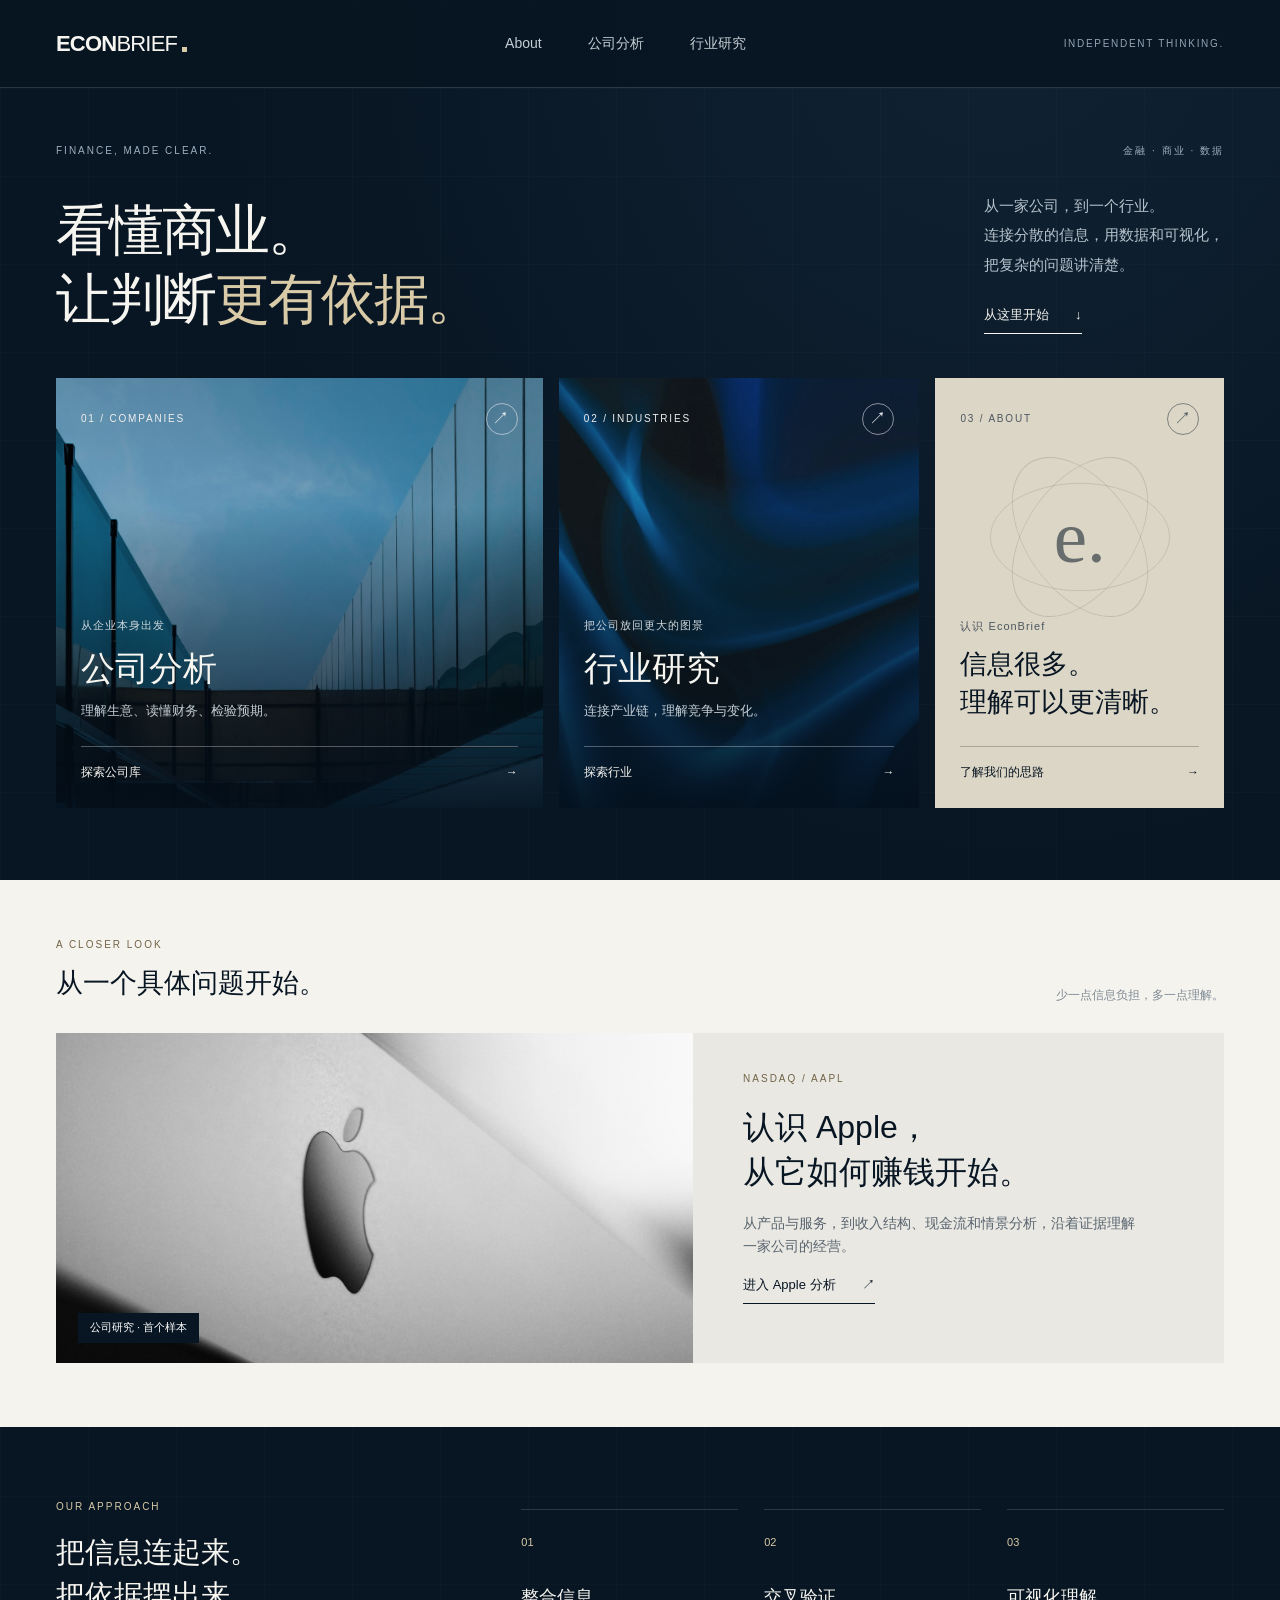
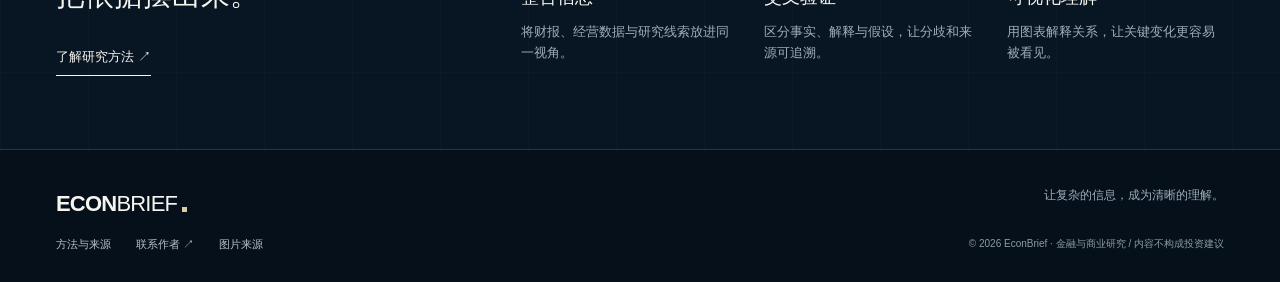
==== index.html @ 003350f0 "Refresh imagery with cool abstract forms and product details" ====
<!DOCTYPE html><html lang="zh-CN"><head><meta charset="UTF-8"><meta name="viewport" content="width=device-width, initial-scale=1"><meta name="theme-color" content="#081522"><meta name="description" content="面向普通投资者的金融与商业分析平台。连接信息，交叉验证，看懂公司与行业。"><title>看懂商业，让判断更有依据 | EconBrief</title><link rel="icon" href="assets/logo.png"><link rel="stylesheet" href="assets/editorial.css"></head><body><header class="site-nav"><a class="wordmark" href="index.html" aria-label="EconBrief 首页">ECON<span>BRIEF</span><i></i></a><button class="menu-toggle" aria-expanded="false" aria-controls="primary-nav">菜单 <span>☰</span></button><nav id="primary-nav" aria-label="主导航"><a href="about.html">About</a><a href="companies/index.html">公司分析</a><a href="industries.html">行业研究</a></nav><span class="nav-note">INDEPENDENT THINKING.</span></header><main><section class="intro wrap"><div class="eyebrow"><span>FINANCE, MADE CLEAR.</span><span>金融 · 商业 · 数据</span></div><div class="intro-grid"><h1>看懂商业。<br>让判断<span class="gold">更有依据。</span></h1><div class="intro-aside"><p>从一家公司，到一个行业。<br>连接分散的信息，用数据和可视化，<br>把复杂的问题讲清楚。</p><a class="text-link" href="#explore">从这里开始 <span>↓</span></a></div></div></section>
<section class="entry-grid wrap" id="explore" aria-label="探索平台"><a class="photo-entry main-entry" href="companies/index.html"><img src="assets/images/structure.jpg" alt="蓝色玻璃与金属构成的现代几何空间" fetchpriority="high"><div class="photo-top"><span>01 / COMPANIES</span><span class="round-arrow">↗</span></div><div class="photo-copy"><span class="mini-label">从企业本身出发</span><h2>公司分析</h2><p>理解生意、读懂财务、检验预期。</p><span class="photo-cta">探索公司库 <span>→</span></span></div></a><a class="photo-entry" href="industries.html"><img src="assets/images/flow.jpg" alt="蓝黑色连续曲面构成的抽象图像"><div class="photo-top"><span>02 / INDUSTRIES</span><span class="round-arrow">↗</span></div><div class="photo-copy"><span class="mini-label">把公司放回更大的图景</span><h2>行业研究</h2><p>连接产业链，理解竞争与变化。</p><span class="photo-cta">探索行业 <span>→</span></span></div></a><a class="about-entry" href="about.html"><div class="photo-top"><span>03 / ABOUT</span><span class="round-arrow">↗</span></div><div class="orbit" aria-hidden="true"><i></i><i></i><i></i><b>e.</b></div><div class="photo-copy"><span class="mini-label">认识 EconBrief</span><h2>信息很多。<br>理解可以更清晰。</h2><span class="photo-cta">了解我们的思路 <span>→</span></span></div></a></section>
<section class="light-section"><div class="wrap"><div class="section-title"><div><span class="eyebrow">A CLOSER LOOK</span><h2>从一个具体问题开始。</h2></div><span class="section-note">少一点信息负担，多一点理解。</span></div><a class="feature-story" href="companies/apple.html"><div class="feature-image"><img src="assets/images/apple-detail.jpg" loading="lazy" alt="银色 Apple 设备的金属表面与标志特写"><span>公司研究 · 首个样本</span></div><div class="feature-copy"><span class="eyebrow">NASDAQ / AAPL</span><h3>认识 Apple，<br>从它如何赚钱开始。</h3><p>从产品与服务，到收入结构、现金流和情景分析，沿着证据理解一家公司的经营。</p><span class="text-link">进入 Apple 分析 <span>↗</span></span></div></a></div></section>
<section class="method-strip wrap"><div><span class="eyebrow">OUR APPROACH</span><h2>把信息连起来。<br>把依据摆出来。</h2><a class="text-link" href="about.html#method">了解研究方法 ↗</a></div><div class="method-items"><article><span>01</span><h3>整合信息</h3><p>将财报、经营数据与研究线索放进同一视角。</p></article><article><span>02</span><h3>交叉验证</h3><p>区分事实、解释与假设，让分歧和来源可追溯。</p></article><article><span>03</span><h3>可视化理解</h3><p>用图表解释关系，让关键变化更容易被看见。</p></article></div></section></main><footer class="site-footer"><a class="wordmark" href="index.html">ECON<span>BRIEF</span><i></i></a><p>让复杂的信息，成为清晰的理解。</p><div><a href="about.html#sources">方法与来源</a><a href="https://github.com/jiyuan5879" target="_blank" rel="noopener noreferrer">联系作者 ↗</a><a href="assets/images/credits.md">图片来源</a></div><small>© 2026 EconBrief · 金融与商业研究 / 内容不构成投资建议</small></footer><script src="assets/editorial.js"></script></body></html>
---- assets/editorial.css ----
:root{--ink:#081522;--deep:#06101a;--paper:#f4f3ee;--white:#f6f5f0;--gold:#d9cba8;--muted:#9daebc;--line:rgba(220,229,238,.16)}*{box-sizing:border-box}html{scroll-behavior:smooth;scroll-padding-top:95px}body{margin:0;background:var(--ink);color:var(--white);font-family:Arial,'PingFang SC','Microsoft YaHei',sans-serif;-webkit-font-smoothing:antialiased;line-height:1.6}body:before{content:'';position:absolute;z-index:-1;inset:0 0 auto;height:1100px;pointer-events:none;background:radial-gradient(ellipse at 78% 0,rgba(53,96,130,.18),transparent 55%),linear-gradient(90deg,transparent 49.8%,rgba(160,188,207,.035) 50%,transparent 50.2%);background-size:auto,90px 90px}a{color:inherit;text-decoration:none}button,input{font:inherit}button,a,input{touch-action:manipulation}button{cursor:pointer}a:focus-visible,button:focus-visible,input:focus-visible{outline:2px solid var(--gold);outline-offset:6px}img{display:block;width:100%;height:100%;object-fit:cover}h1,h2,h3,p{margin-top:0}h1,h2,h3{font-weight:500}a,button{ -webkit-tap-highlight-color:transparent}.wrap{width:min(1376px,calc(100% - 112px));margin-inline:auto}.gold{color:var(--gold)}.site-nav{height:88px;display:flex;align-items:center;justify-content:space-between;gap:30px;padding:0 56px;border-bottom:1px solid var(--line);position:relative;z-index:20;background:rgba(8,21,34,.96)}.wordmark{display:inline-flex;align-items:center;font-size:22px;font-weight:700;letter-spacing:-.8px;white-space:nowrap}.wordmark span{font-weight:400}.wordmark i{width:5px;height:5px;background:var(--gold);margin:12px 0 0 5px}.site-nav nav{display:flex;gap:46px;height:100%;align-items:center}.site-nav nav a{font-size:14px;color:#c5cfd5;height:100%;display:flex;align-items:center;position:relative}.site-nav nav a:hover,.site-nav nav a[aria-current]{color:var(--gold)}.site-nav nav a[aria-current]:after{content:'';position:absolute;bottom:0;left:0;right:0;height:2px;background:var(--gold)}.nav-note{font-size:10px;letter-spacing:1.7px;color:#94a5b3}.menu-toggle{display:none}.eyebrow{font-size:10px;letter-spacing:2px;font-weight:500;color:var(--gold);display:block}.intro{padding-top:55px;padding-bottom:44px}.intro>.eyebrow{display:flex;justify-content:space-between;color:var(--muted)}.intro-grid{display:grid;grid-template-columns:1.7fr 1fr;align-items:end;gap:40px;margin-top:32px}.intro h1{font-size:clamp(40px,4.3vw,66px);line-height:1.25;letter-spacing:-2px;margin-bottom:0}.intro-aside{max-width:350px;justify-self:end}.intro-aside p{font-size:15px;color:#b7c3cc;line-height:1.95;margin-bottom:22px}.text-link{font-size:13px;display:inline-flex;gap:26px;align-items:center;border-bottom:1px solid currentColor;padding-bottom:7px}.text-link:hover{color:var(--gold)}.entry-grid{display:grid;grid-template-columns:1.35fr 1fr .8fr;gap:16px;margin-bottom:72px}.photo-entry,.about-entry{height:430px;position:relative;overflow:hidden;background:#132a3c;display:flex;flex-direction:column;justify-content:space-between;padding:25px;isolation:isolate}.photo-entry img{position:absolute;inset:0;z-index:-2;transition:transform .65s ease;filter:saturate(.55)}.photo-entry:after{content:'';position:absolute;inset:0;z-index:-1;background:linear-gradient(180deg,rgba(4,15,26,.18),rgba(4,15,26,.08) 30%,rgba(4,15,26,.92))}.photo-entry:hover img,.industry-card:hover img{transform:scale(1.035)}.photo-top{display:flex;align-items:center;justify-content:space-between;gap:10px;font-size:10px;letter-spacing:1.8px;color:#eee}.round-arrow{border:1px solid rgba(255,255,255,.5);border-radius:50%;width:32px;height:32px;display:grid;place-items:center;font-size:17px;transition:background .2s}.photo-entry:hover .round-arrow,.about-entry:hover .round-arrow{background:var(--paper);color:var(--ink)}.mini-label{font-size:11px;color:#d1d9dc;letter-spacing:1px}.photo-copy h2{font-size:34px;line-height:1.4;margin:8px 0}.photo-copy p{font-size:13px;color:#c5cfd7;margin-bottom:25px}.photo-cta{display:flex;justify-content:space-between;padding-top:16px;border-top:1px solid rgba(255,255,255,.3);font-size:12px}.about-entry{background:#dcd6c6;color:var(--ink)}.about-entry .photo-top,.about-entry .mini-label{color:#4c5760}.about-entry .round-arrow{border-color:#7d827e}.about-entry h2{font-size:27px;margin-bottom:25px}.about-entry .photo-cta{border-color:rgba(8,21,34,.25)}.orbit{position:absolute;z-index:-1;left:50%;top:37%;width:180px;height:180px;transform:translate(-50%,-50%);display:grid;place-items:center}.orbit i{position:absolute;inset:0;border:1px solid rgba(8,21,34,.14);border-radius:50%;transform:rotate(35deg) scaleX(.6)}.orbit i:nth-child(2){transform:rotate(-35deg) scaleX(.6)}.orbit i:nth-child(3){transform:rotate(90deg) scaleX(.6)}.orbit b{font-size:75px;font-weight:400;font-family:Georgia,serif;color:rgba(8,21,34,.55)}.light-section{background:var(--paper);color:var(--ink);padding:57px 0 64px}.section-title{display:flex;align-items:end;justify-content:space-between;gap:25px;margin-bottom:28px}.section-title h2{font-size:27px;margin:9px 0 0}.light-section .eyebrow{color:#726346}.section-note{font-size:12px;color:#7f8a94}.feature-story{display:grid;grid-template-columns:1.2fr 1fr;background:#e9e8e3}.feature-image{height:330px;position:relative;overflow:hidden}.feature-image img{transition:transform .5s}.feature-story:hover img{transform:scale(1.025)}.feature-image>span{position:absolute;left:22px;bottom:20px;background:var(--ink);color:white;padding:6px 12px;font-size:11px}.feature-copy{padding:38px 50px}.feature-copy h3{font-size:32px;line-height:1.4;margin:18px 0}.feature-copy p{font-size:14px;color:#59646e;max-width:400px}.feature-copy .text-link:hover{color:#74603c}.method-strip{padding:72px 0;display:grid;grid-template-columns:1fr 1.8fr;gap:75px}.method-strip h2{font-size:29px;line-height:1.5;margin:16px 0 25px}.method-items{display:grid;grid-template-columns:repeat(3,1fr);gap:26px;padding-top:10px}.method-items article{border-top:1px solid var(--line);padding-top:18px}.method-items article>span{font-size:11px;color:var(--gold)}.method-items h3{font-size:18px;margin:30px 0 10px}.method-items p{font-size:13px;color:var(--muted)}.site-footer{padding:36px 56px 28px;background:var(--deep);border-top:1px solid var(--line);display:grid;grid-template-columns:1fr 1fr;gap:15px}.site-footer>p{font-size:12px;color:var(--muted);text-align:right;margin:0}.site-footer>div{display:flex;gap:25px;font-size:11px;color:#b6c1ca}.site-footer small{font-size:10px;color:#8b9aa6;text-align:right}.page-heading{padding-top:65px;padding-bottom:50px}.page-heading h1{font-size:clamp(36px,4vw,58px);line-height:1.35;letter-spacing:-1.5px;margin:25px 0 0}.page-heading>p{font-size:16px;color:var(--muted);margin-top:25px}.heading-row{display:flex;align-items:end;justify-content:space-between;gap:30px}.heading-row>p{color:var(--muted);font-size:14px;margin:0 0 7px}.catalog{padding-bottom:65px}.catalog-toolbar{display:flex;justify-content:space-between;align-items:center;border-top:1px solid var(--line);padding-top:28px;gap:25px}.catalog-toolbar h2{font-size:21px;margin:0}.catalog-toolbar h2 small{font-size:10px;color:var(--muted);font-weight:400;margin-left:15px}.search-field{border-bottom:1px solid #728493;display:flex;align-items:center;gap:10px;width:300px}.search-field>span{font-size:25px}.search-field input{min-width:0;width:100%;border:0;background:transparent;color:var(--white);padding:10px 0;font-size:13px;border-radius:0}.search-field input::placeholder{color:#a2b0ba}.filter-row{display:flex;gap:8px;align-items:center;margin:25px 0}.filter-row button{color:#aab7c3;background:transparent;border:1px solid var(--line);padding:7px 17px;font-size:12px}.filter-row button.selected{color:var(--ink);background:var(--gold);border-color:var(--gold)}.filter-row>span{margin-left:auto;font-size:11px;color:var(--muted)}.company-grid,.industry-grid{display:grid;grid-template-columns:repeat(3,minmax(0,1fr));gap:24px}.company-card{background:#102131;min-width:0}.company-card[hidden]{display:none}.catalog-image{height:250px;position:relative;overflow:hidden}.catalog-image img{transition:transform .5s;filter:saturate(.65)}a.company-card:hover img{transform:scale(1.04)}.status{position:absolute;top:16px;left:16px;background:rgba(8,21,34,.85);padding:5px 9px;font-size:10px;color:#d4dce2}.status.live{background:var(--paper);color:var(--ink)}.image-arrow{position:absolute;right:18px;bottom:14px;font-size:25px}.company-info{padding:24px}.company-info h3{font-size:26px;letter-spacing:-.5px;margin:10px 0 5px}.company-info h3>span{font-size:14px;margin-left:8px;color:#bac7cf}.company-info>p{font-size:13px;color:var(--muted)}.card-bottom{border-top:1px solid var(--line);padding-top:16px;margin-top:28px;display:flex;justify-content:space-between;gap:10px;font-size:10px;color:var(--muted)}a .card-bottom>span:last-child{color:var(--gold)}.graphic-consumer{background:#b9b3a8;background-image:radial-gradient(circle at 85% 20%,#eee9d9 0 10%,transparent 10.3%),linear-gradient(130deg,#c1c5c0,#7c919e);display:grid;place-items:center}.consumer-art{font-weight:700;font-size:49px;line-height:.95;letter-spacing:-3px;transform:rotate(-8deg);color:#183345}.consumer-art>span{display:block;font-size:8px;letter-spacing:2px;margin-top:15px}.catalog-note,.library-bottom>p{font-size:11px;color:var(--muted);margin:23px 0 0}.empty-state{padding:50px;text-align:center;color:var(--muted);border:1px solid var(--line)}[hidden]{display:none!important}.library-bottom{border-top:1px solid var(--line);padding:40px 0 65px}.library-bottom h2{font-size:27px;margin:16px 0 25px}.path-list{display:flex;flex-wrap:wrap;gap:15px 30px;font-size:13px;color:#c0cbd3}.path-list span{border-left:1px solid var(--gold);padding-left:14px}.industry-card{height:390px;position:relative;overflow:hidden;isolation:isolate;padding:25px;display:flex;align-items:end;background:#173348}.industry-card img{position:absolute;inset:0;z-index:-2;filter:saturate(.5);transition:transform .6s}.industry-card:after{content:'';position:absolute;inset:0;z-index:-1;background:linear-gradient(transparent,rgba(4,15,26,.95))}.industry-card h2{font-size:31px;margin:12px 0}.industry-card p{font-size:13px;color:#c1ccd4}.industry-card .text-link{margin-top:15px}.industry-details{padding-bottom:55px}.industry-details article{padding:30px 0;border-top:1px solid var(--line);scroll-margin-top:30px}.industry-details h2{font-size:23px;margin:15px 0}.industry-details p{font-size:14px;color:var(--muted);max-width:750px}.about-banner{height:360px;position:relative;isolation:isolate;padding:45px;display:flex;align-items:end;overflow:hidden}.about-banner img{position:absolute;inset:0;z-index:-2;filter:saturate(.3)}.about-banner:after{position:absolute;inset:0;z-index:-1;content:'';background:linear-gradient(90deg,rgba(8,21,34,.85),rgba(8,21,34,.1))}.about-banner h2{font-size:36px;line-height:1.5;margin:15px 0 0}.anchor-nav{display:flex;gap:35px;padding:25px 0;font-size:13px;border-bottom:1px solid var(--line)}.anchor-nav a:hover{color:var(--gold)}.reading-section{display:grid;grid-template-columns:1fr 2fr;gap:45px;padding:55px 0;border-bottom:1px solid var(--line)}.reading-section:last-child{border:0;margin-bottom:25px}.reading-section h2{font-size:29px;margin-bottom:23px}.reading-section p{font-size:15px;color:#b6c3cc;max-width:750px;line-height:1.9}.plain-steps{display:grid;grid-template-columns:repeat(3,1fr);gap:25px}.plain-steps h3{color:var(--gold);font-size:18px}.plain-steps p{font-size:13px}
@media(min-width:1600px){.entry-grid .photo-entry,.entry-grid .about-entry{height:490px}}
@media(max-width:1100px){.wrap{width:calc(100% - 64px)}.site-nav{padding-inline:32px}.nav-note{display:none}.entry-grid{grid-template-columns:1.15fr 1fr}.about-entry{grid-column:1/-1;height:220px;flex-direction:row}.about-entry .photo-top{align-self:start}.about-entry .photo-copy{width:55%;align-self:end}.about-entry h2{font-size:24px}.about-entry .orbit{left:25%;top:65%;width:140px;height:140px}.feature-copy{padding:30px}.method-strip{gap:35px}.company-grid{gap:16px}.catalog-image{height:210px}.company-info{padding:18px}.card-bottom{flex-direction:column}.industry-card{height:340px;padding:20px}.site-footer{padding-inline:32px}}
@media(max-width:700px){.wrap{width:calc(100% - 40px)}.site-nav{height:70px;padding-inline:20px}.wordmark{font-size:20px}.menu-toggle{display:flex;gap:15px;align-items:center;border:0;background:transparent;color:var(--white);padding:10px 0;font-size:12px}.site-nav nav{display:none;position:absolute;top:70px;left:0;right:0;height:auto;background:var(--deep);border-bottom:1px solid var(--line);padding:15px 20px;gap:0;flex-direction:column;align-items:stretch}.site-nav nav.is-open{display:flex}.site-nav nav a{padding:15px 0}.site-nav nav a[aria-current]:after{display:none}.intro{padding:34px 0}.intro>.eyebrow{font-size:8px;letter-spacing:1px}.intro-grid{grid-template-columns:1fr;gap:24px;margin-top:25px}.intro h1{font-size:40px;letter-spacing:-1px}.intro-aside{justify-self:start;max-width:none}.intro-aside p{font-size:13px;margin-bottom:14px}.intro-aside p br{display:none}.entry-grid{grid-template-columns:1fr;gap:14px;margin-bottom:40px}.photo-entry{height:360px;padding:22px}.entry-grid .photo-entry:nth-child(2){height:310px}.photo-copy h2{font-size:30px}.about-entry{grid-column:auto;height:245px;padding:22px}.about-entry .photo-copy{width:60%}.about-entry h2{font-size:22px}.about-entry .photo-top{font-size:8px;letter-spacing:1px;display:block}.about-entry .photo-top .round-arrow{margin-top:12px}.about-entry .orbit{left:21%;top:65%;width:120px;height:120px}.section-title{align-items:start;flex-direction:column;gap:12px}.section-title h2{font-size:25px}.light-section{padding:35px 0}.feature-story{grid-template-columns:1fr}.feature-image{height:240px}.feature-copy{padding:27px}.feature-copy h3{font-size:28px}.method-strip{grid-template-columns:1fr;gap:20px;padding:40px 0}.method-items{gap:15px}.method-items h3{font-size:16px;margin-top:18px}.method-items p{font-size:12px}.site-footer{padding:30px 20px;grid-template-columns:1fr}.site-footer>p,.site-footer small{text-align:left}.site-footer>div{flex-wrap:wrap;gap:20px}.page-heading{padding:38px 0 32px}.page-heading h1{font-size:36px;margin-top:20px;letter-spacing:-1px}.heading-row{align-items:start;flex-direction:column;gap:20px}.heading-row>p,.page-heading>p{font-size:13px}.catalog-toolbar{align-items:start;flex-direction:column;gap:18px}.search-field{width:100%}.company-grid,.industry-grid{grid-template-columns:1fr}.catalog-image{height:260px}.company-info{padding:23px}.card-bottom{flex-direction:row}.catalog{padding-bottom:40px}.industry-card{height:340px}.library-bottom h2{font-size:24px}.path-list{font-size:12px;gap:15px 20px}.industry-details h2{font-size:21px}.industry-details p{font-size:13px}.about-banner{height:300px;padding:25px}.about-banner h2{font-size:29px}.anchor-nav{gap:0;justify-content:space-between;font-size:11px}.reading-section{grid-template-columns:1fr;gap:18px;padding:35px 0}.reading-section h2{font-size:26px}.reading-section p{font-size:14px}.plain-steps{grid-template-columns:1fr;gap:10px}.plain-steps h3{margin-bottom:7px}}
@media(prefers-reduced-motion:reduce){html{scroll-behavior:auto}*,*:before,*:after{transition:none!important;animation:none!important}}
/* A quiet coordinate grid connects the entry page to the analytical subject. */
body{background-image:linear-gradient(rgba(166,194,215,.025) 1px,transparent 1px),linear-gradient(90deg,rgba(166,194,215,.025) 1px,transparent 1px);background-size:88px 88px}

/* Image art direction: cooler details, clear subjects, and quiet abstract forms. */
.photo-entry img{filter:saturate(.8)}
.photo-entry.main-entry img{object-position:55% 45%}
.photo-entry:not(.main-entry) img{object-position:40% center;filter:saturate(.8) brightness(1.25)}
.feature-image img,.catalog-image img[src*="apple-detail"],.industry-card img[src*="apple-detail"]{object-position:50% 54%}
.catalog-image img[src*="tesla-detail"],.industry-card img[src*="tesla-detail"]{object-position:50% 55%;filter:saturate(.3)}
.about-banner img{filter:saturate(.65) brightness(1.4)}
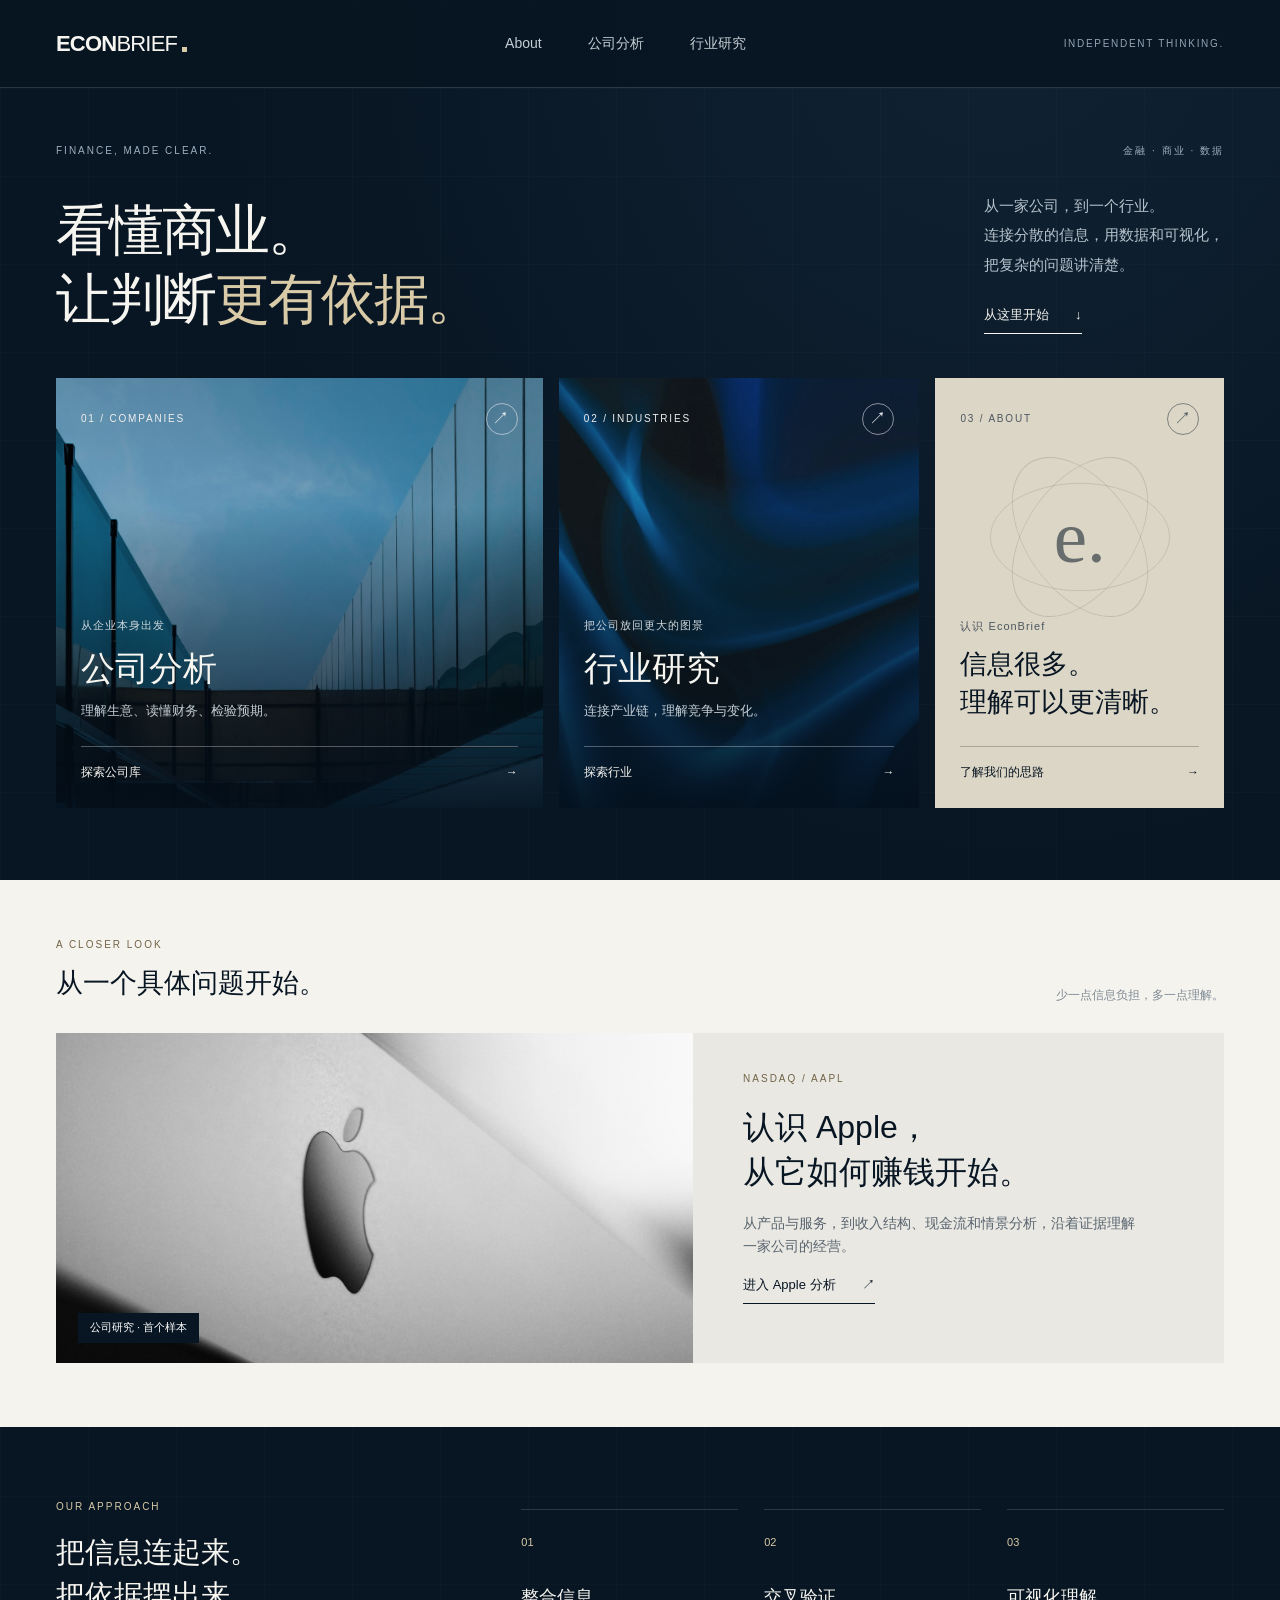
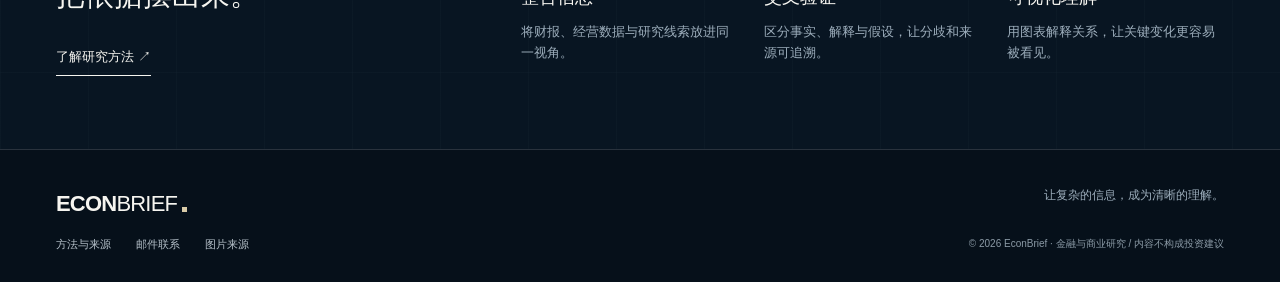
==== commit 43c18722: "Update author to Jillian Liu and use email contact" ====
--- a/index.html
+++ b/index.html
@@ -1,4 +1,4 @@
 <!DOCTYPE html><html lang="zh-CN"><head><meta charset="UTF-8"><meta name="viewport" content="width=device-width, initial-scale=1"><meta name="theme-color" content="#081522"><meta name="description" content="面向普通投资者的金融与商业分析平台。连接信息，交叉验证，看懂公司与行业。"><title>看懂商业，让判断更有依据 | EconBrief</title><link rel="icon" href="assets/logo.png"><link rel="stylesheet" href="assets/editorial.css"></head><body><header class="site-nav"><a class="wordmark" href="index.html" aria-label="EconBrief 首页">ECON<span>BRIEF</span><i></i></a><button class="menu-toggle" aria-expanded="false" aria-controls="primary-nav">菜单 <span>☰</span></button><nav id="primary-nav" aria-label="主导航"><a href="about.html">About</a><a href="companies/index.html">公司分析</a><a href="industries.html">行业研究</a></nav><span class="nav-note">INDEPENDENT THINKING.</span></header><main><section class="intro wrap"><div class="eyebrow"><span>FINANCE, MADE CLEAR.</span><span>金融 · 商业 · 数据</span></div><div class="intro-grid"><h1>看懂商业。<br>让判断<span class="gold">更有依据。</span></h1><div class="intro-aside"><p>从一家公司，到一个行业。<br>连接分散的信息，用数据和可视化，<br>把复杂的问题讲清楚。</p><a class="text-link" href="#explore">从这里开始 <span>↓</span></a></div></div></section>
 <section class="entry-grid wrap" id="explore" aria-label="探索平台"><a class="photo-entry main-entry" href="companies/index.html"><img src="assets/images/structure.jpg" alt="蓝色玻璃与金属构成的现代几何空间" fetchpriority="high"><div class="photo-top"><span>01 / COMPANIES</span><span class="round-arrow">↗</span></div><div class="photo-copy"><span class="mini-label">从企业本身出发</span><h2>公司分析</h2><p>理解生意、读懂财务、检验预期。</p><span class="photo-cta">探索公司库 <span>→</span></span></div></a><a class="photo-entry" href="industries.html"><img src="assets/images/flow.jpg" alt="蓝黑色连续曲面构成的抽象图像"><div class="photo-top"><span>02 / INDUSTRIES</span><span class="round-arrow">↗</span></div><div class="photo-copy"><span class="mini-label">把公司放回更大的图景</span><h2>行业研究</h2><p>连接产业链，理解竞争与变化。</p><span class="photo-cta">探索行业 <span>→</span></span></div></a><a class="about-entry" href="about.html"><div class="photo-top"><span>03 / ABOUT</span><span class="round-arrow">↗</span></div><div class="orbit" aria-hidden="true"><i></i><i></i><i></i><b>e.</b></div><div class="photo-copy"><span class="mini-label">认识 EconBrief</span><h2>信息很多。<br>理解可以更清晰。</h2><span class="photo-cta">了解我们的思路 <span>→</span></span></div></a></section>
 <section class="light-section"><div class="wrap"><div class="section-title"><div><span class="eyebrow">A CLOSER LOOK</span><h2>从一个具体问题开始。</h2></div><span class="section-note">少一点信息负担，多一点理解。</span></div><a class="feature-story" href="companies/apple.html"><div class="feature-image"><img src="assets/images/apple-detail.jpg" loading="lazy" alt="银色 Apple 设备的金属表面与标志特写"><span>公司研究 · 首个样本</span></div><div class="feature-copy"><span class="eyebrow">NASDAQ / AAPL</span><h3>认识 Apple，<br>从它如何赚钱开始。</h3><p>从产品与服务，到收入结构、现金流和情景分析，沿着证据理解一家公司的经营。</p><span class="text-link">进入 Apple 分析 <span>↗</span></span></div></a></div></section>
-<section class="method-strip wrap"><div><span class="eyebrow">OUR APPROACH</span><h2>把信息连起来。<br>把依据摆出来。</h2><a class="text-link" href="about.html#method">了解研究方法 ↗</a></div><div class="method-items"><article><span>01</span><h3>整合信息</h3><p>将财报、经营数据与研究线索放进同一视角。</p></article><article><span>02</span><h3>交叉验证</h3><p>区分事实、解释与假设，让分歧和来源可追溯。</p></article><article><span>03</span><h3>可视化理解</h3><p>用图表解释关系，让关键变化更容易被看见。</p></article></div></section></main><footer class="site-footer"><a class="wordmark" href="index.html">ECON<span>BRIEF</span><i></i></a><p>让复杂的信息，成为清晰的理解。</p><div><a href="about.html#sources">方法与来源</a><a href="https://github.com/jiyuan5879" target="_blank" rel="noopener noreferrer">联系作者 ↗</a><a href="assets/images/credits.md">图片来源</a></div><small>© 2026 EconBrief · 金融与商业研究 / 内容不构成投资建议</small></footer><script src="assets/editorial.js"></script></body></html>+<section class="method-strip wrap"><div><span class="eyebrow">OUR APPROACH</span><h2>把信息连起来。<br>把依据摆出来。</h2><a class="text-link" href="about.html#method">了解研究方法 ↗</a></div><div class="method-items"><article><span>01</span><h3>整合信息</h3><p>将财报、经营数据与研究线索放进同一视角。</p></article><article><span>02</span><h3>交叉验证</h3><p>区分事实、解释与假设，让分歧和来源可追溯。</p></article><article><span>03</span><h3>可视化理解</h3><p>用图表解释关系，让关键变化更容易被看见。</p></article></div></section></main><footer class="site-footer"><a class="wordmark" href="index.html">ECON<span>BRIEF</span><i></i></a><p>让复杂的信息，成为清晰的理解。</p><div><a href="about.html#sources">方法与来源</a><a href="mailto:liujiyuanjillian@gmail.com">邮件联系</a><a href="assets/images/credits.md">图片来源</a></div><small>© 2026 EconBrief · 金融与商业研究 / 内容不构成投资建议</small></footer><script src="assets/editorial.js"></script></body></html>
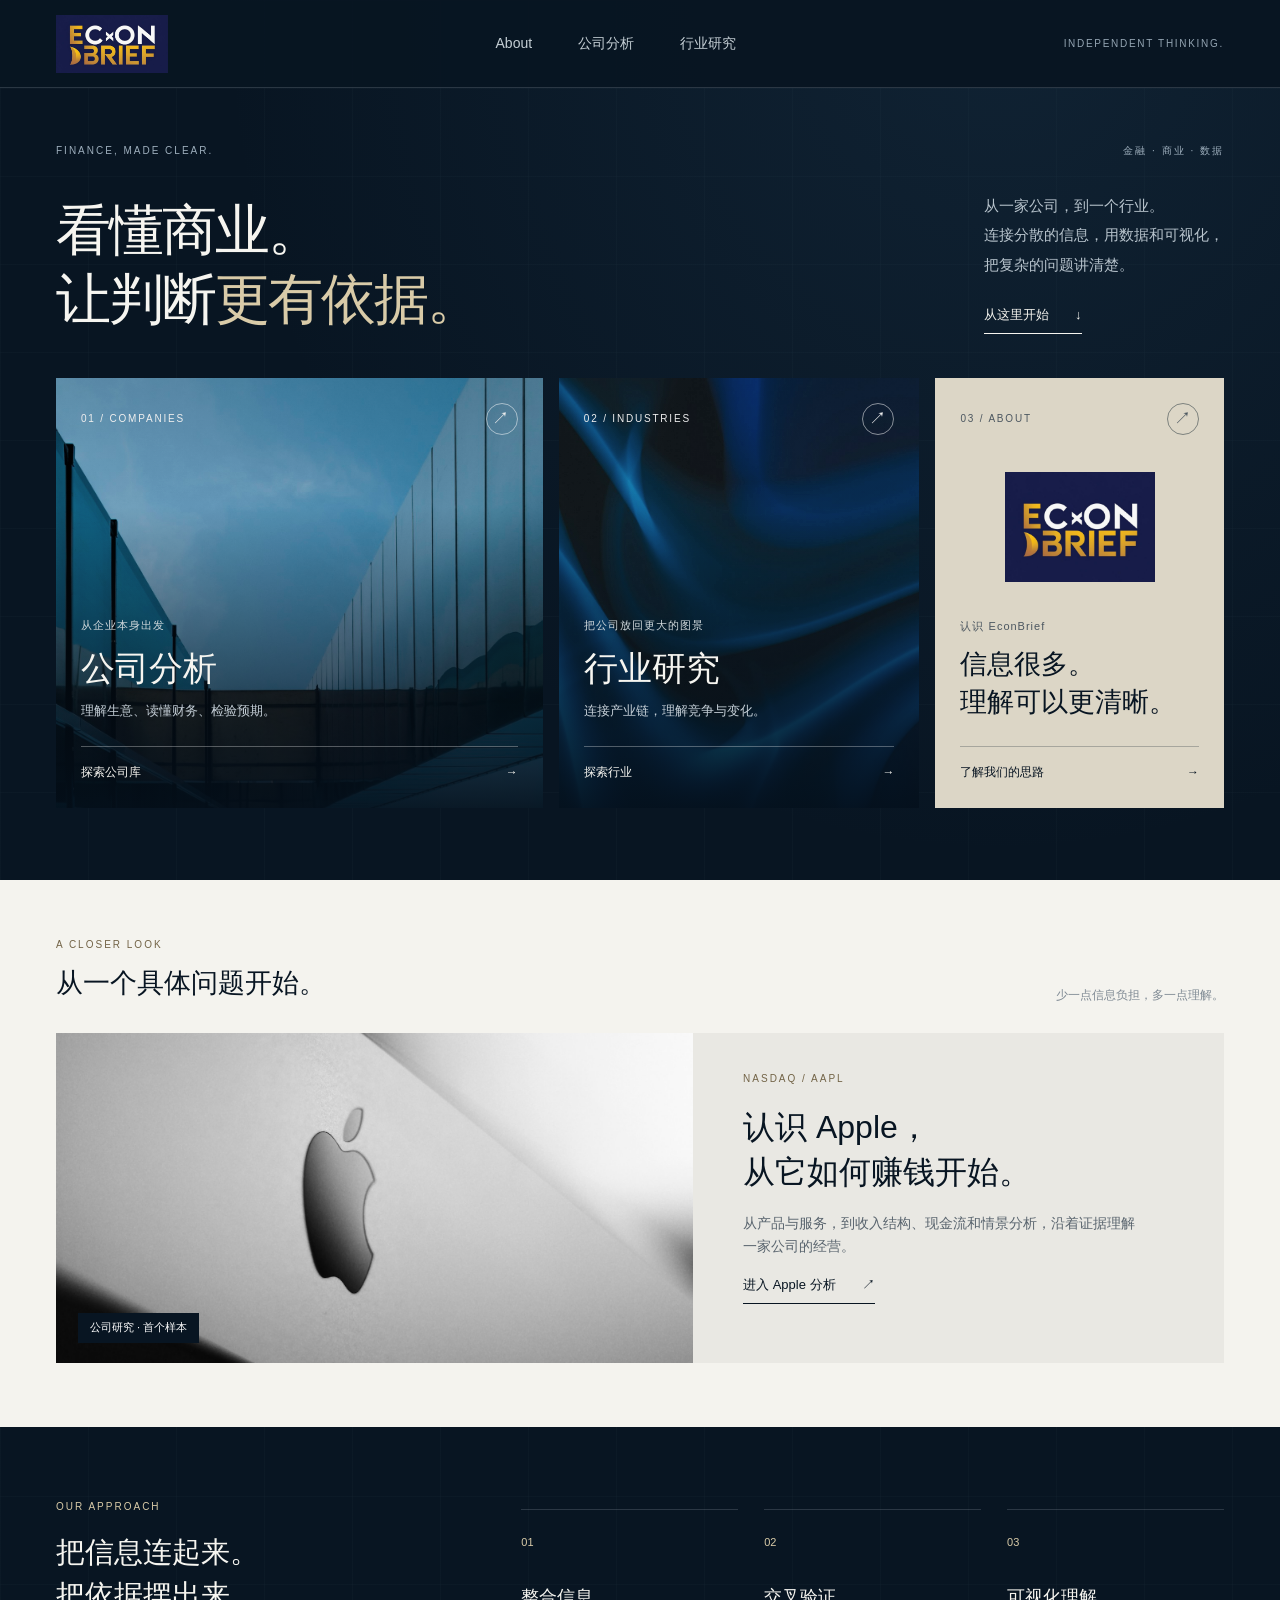
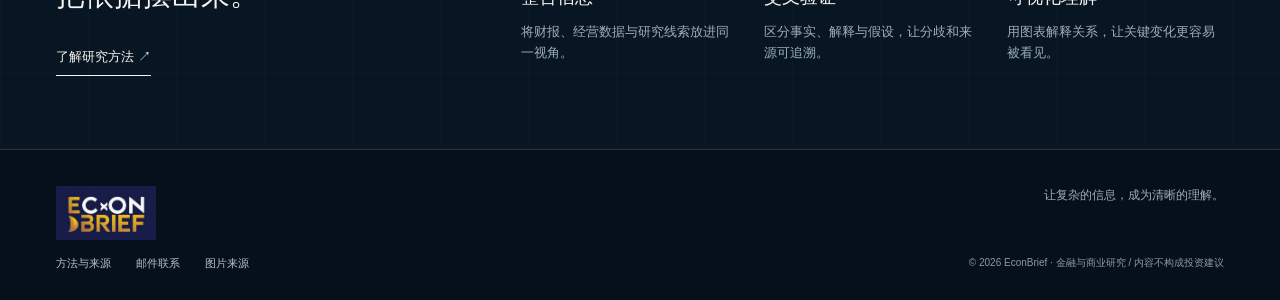
==== commit 710e0053: "Place original EconBrief logo in navigation footer and About" ====
--- a/index.html
+++ b/index.html
@@ -1,4 +1,4 @@
-<!DOCTYPE html><html lang="zh-CN"><head><meta charset="UTF-8"><meta name="viewport" content="width=device-width, initial-scale=1"><meta name="theme-color" content="#081522"><meta name="description" content="面向普通投资者的金融与商业分析平台。连接信息，交叉验证，看懂公司与行业。"><title>看懂商业，让判断更有依据 | EconBrief</title><link rel="icon" href="assets/logo.png"><link rel="stylesheet" href="assets/editorial.css"></head><body><header class="site-nav"><a class="wordmark" href="index.html" aria-label="EconBrief 首页">ECON<span>BRIEF</span><i></i></a><button class="menu-toggle" aria-expanded="false" aria-controls="primary-nav">菜单 <span>☰</span></button><nav id="primary-nav" aria-label="主导航"><a href="about.html">About</a><a href="companies/index.html">公司分析</a><a href="industries.html">行业研究</a></nav><span class="nav-note">INDEPENDENT THINKING.</span></header><main><section class="intro wrap"><div class="eyebrow"><span>FINANCE, MADE CLEAR.</span><span>金融 · 商业 · 数据</span></div><div class="intro-grid"><h1>看懂商业。<br>让判断<span class="gold">更有依据。</span></h1><div class="intro-aside"><p>从一家公司，到一个行业。<br>连接分散的信息，用数据和可视化，<br>把复杂的问题讲清楚。</p><a class="text-link" href="#explore">从这里开始 <span>↓</span></a></div></div></section>
-<section class="entry-grid wrap" id="explore" aria-label="探索平台"><a class="photo-entry main-entry" href="companies/index.html"><img src="assets/images/structure.jpg" alt="蓝色玻璃与金属构成的现代几何空间" fetchpriority="high"><div class="photo-top"><span>01 / COMPANIES</span><span class="round-arrow">↗</span></div><div class="photo-copy"><span class="mini-label">从企业本身出发</span><h2>公司分析</h2><p>理解生意、读懂财务、检验预期。</p><span class="photo-cta">探索公司库 <span>→</span></span></div></a><a class="photo-entry" href="industries.html"><img src="assets/images/flow.jpg" alt="蓝黑色连续曲面构成的抽象图像"><div class="photo-top"><span>02 / INDUSTRIES</span><span class="round-arrow">↗</span></div><div class="photo-copy"><span class="mini-label">把公司放回更大的图景</span><h2>行业研究</h2><p>连接产业链，理解竞争与变化。</p><span class="photo-cta">探索行业 <span>→</span></span></div></a><a class="about-entry" href="about.html"><div class="photo-top"><span>03 / ABOUT</span><span class="round-arrow">↗</span></div><div class="orbit" aria-hidden="true"><i></i><i></i><i></i><b>e.</b></div><div class="photo-copy"><span class="mini-label">认识 EconBrief</span><h2>信息很多。<br>理解可以更清晰。</h2><span class="photo-cta">了解我们的思路 <span>→</span></span></div></a></section>
+<!DOCTYPE html><html lang="zh-CN"><head><meta charset="UTF-8"><meta name="viewport" content="width=device-width, initial-scale=1"><meta name="theme-color" content="#081522"><meta name="description" content="面向普通投资者的金融与商业分析平台。连接信息，交叉验证，看懂公司与行业。"><title>看懂商业，让判断更有依据 | EconBrief</title><link rel="icon" href="assets/logo.png"><link rel="stylesheet" href="assets/editorial.css"></head><body><header class="site-nav"><a class="wordmark" href="index.html" aria-label="EconBrief 首页"><img class="brand-logo" src="assets/logo.png" alt="EconBrief" width="112" height="58"></a><button class="menu-toggle" aria-expanded="false" aria-controls="primary-nav">菜单 <span>☰</span></button><nav id="primary-nav" aria-label="主导航"><a href="about.html">About</a><a href="companies/index.html">公司分析</a><a href="industries.html">行业研究</a></nav><span class="nav-note">INDEPENDENT THINKING.</span></header><main><section class="intro wrap"><div class="eyebrow"><span>FINANCE, MADE CLEAR.</span><span>金融 · 商业 · 数据</span></div><div class="intro-grid"><h1>看懂商业。<br>让判断<span class="gold">更有依据。</span></h1><div class="intro-aside"><p>从一家公司，到一个行业。<br>连接分散的信息，用数据和可视化，<br>把复杂的问题讲清楚。</p><a class="text-link" href="#explore">从这里开始 <span>↓</span></a></div></div></section>
+<section class="entry-grid wrap" id="explore" aria-label="探索平台"><a class="photo-entry main-entry" href="companies/index.html"><img src="assets/images/structure.jpg" alt="蓝色玻璃与金属构成的现代几何空间" fetchpriority="high"><div class="photo-top"><span>01 / COMPANIES</span><span class="round-arrow">↗</span></div><div class="photo-copy"><span class="mini-label">从企业本身出发</span><h2>公司分析</h2><p>理解生意、读懂财务、检验预期。</p><span class="photo-cta">探索公司库 <span>→</span></span></div></a><a class="photo-entry" href="industries.html"><img src="assets/images/flow.jpg" alt="蓝黑色连续曲面构成的抽象图像"><div class="photo-top"><span>02 / INDUSTRIES</span><span class="round-arrow">↗</span></div><div class="photo-copy"><span class="mini-label">把公司放回更大的图景</span><h2>行业研究</h2><p>连接产业链，理解竞争与变化。</p><span class="photo-cta">探索行业 <span>→</span></span></div></a><a class="about-entry" href="about.html"><div class="photo-top"><span>03 / ABOUT</span><span class="round-arrow">↗</span></div><div class="about-logo"><img src="assets/logo.png" alt="EconBrief 标志" width="180" height="174"></div><div class="photo-copy"><span class="mini-label">认识 EconBrief</span><h2>信息很多。<br>理解可以更清晰。</h2><span class="photo-cta">了解我们的思路 <span>→</span></span></div></a></section>
 <section class="light-section"><div class="wrap"><div class="section-title"><div><span class="eyebrow">A CLOSER LOOK</span><h2>从一个具体问题开始。</h2></div><span class="section-note">少一点信息负担，多一点理解。</span></div><a class="feature-story" href="companies/apple.html"><div class="feature-image"><img src="assets/images/apple-detail.jpg" loading="lazy" alt="银色 Apple 设备的金属表面与标志特写"><span>公司研究 · 首个样本</span></div><div class="feature-copy"><span class="eyebrow">NASDAQ / AAPL</span><h3>认识 Apple，<br>从它如何赚钱开始。</h3><p>从产品与服务，到收入结构、现金流和情景分析，沿着证据理解一家公司的经营。</p><span class="text-link">进入 Apple 分析 <span>↗</span></span></div></a></div></section>
-<section class="method-strip wrap"><div><span class="eyebrow">OUR APPROACH</span><h2>把信息连起来。<br>把依据摆出来。</h2><a class="text-link" href="about.html#method">了解研究方法 ↗</a></div><div class="method-items"><article><span>01</span><h3>整合信息</h3><p>将财报、经营数据与研究线索放进同一视角。</p></article><article><span>02</span><h3>交叉验证</h3><p>区分事实、解释与假设，让分歧和来源可追溯。</p></article><article><span>03</span><h3>可视化理解</h3><p>用图表解释关系，让关键变化更容易被看见。</p></article></div></section></main><footer class="site-footer"><a class="wordmark" href="index.html">ECON<span>BRIEF</span><i></i></a><p>让复杂的信息，成为清晰的理解。</p><div><a href="about.html#sources">方法与来源</a><a href="mailto:liujiyuanjillian@gmail.com">邮件联系</a><a href="assets/images/credits.md">图片来源</a></div><small>© 2026 EconBrief · 金融与商业研究 / 内容不构成投资建议</small></footer><script src="assets/editorial.js"></script></body></html>+<section class="method-strip wrap"><div><span class="eyebrow">OUR APPROACH</span><h2>把信息连起来。<br>把依据摆出来。</h2><a class="text-link" href="about.html#method">了解研究方法 ↗</a></div><div class="method-items"><article><span>01</span><h3>整合信息</h3><p>将财报、经营数据与研究线索放进同一视角。</p></article><article><span>02</span><h3>交叉验证</h3><p>区分事实、解释与假设，让分歧和来源可追溯。</p></article><article><span>03</span><h3>可视化理解</h3><p>用图表解释关系，让关键变化更容易被看见。</p></article></div></section></main><footer class="site-footer"><a class="wordmark" href="index.html"><img class="brand-logo" src="assets/logo.png" alt="EconBrief" width="112" height="58"></a><p>让复杂的信息，成为清晰的理解。</p><div><a href="about.html#sources">方法与来源</a><a href="mailto:liujiyuanjillian@gmail.com">邮件联系</a><a href="assets/images/credits.md">图片来源</a></div><small>© 2026 EconBrief · 金融与商业研究 / 内容不构成投资建议</small></footer><script src="assets/editorial.js"></script></body></html>
--- a/assets/editorial.css
+++ b/assets/editorial.css
@@ -13,3 +13,13 @@
 .feature-image img,.catalog-image img[src*="apple-detail"],.industry-card img[src*="apple-detail"]{object-position:50% 54%}
 .catalog-image img[src*="tesla-detail"],.industry-card img[src*="tesla-detail"]{object-position:50% 55%;filter:saturate(.3)}
 .about-banner img{filter:saturate(.65) brightness(1.4)}
+
+/* Use the original identity artwork; trim only its surrounding empty space. */
+.wordmark .brand-logo{display:block;flex:none;width:112px;height:58px;object-fit:cover;object-position:center 52%}
+.site-footer .wordmark{justify-self:start}
+.site-footer .brand-logo{width:100px;height:54px}
+.about-logo{position:absolute;top:22%;left:50%;transform:translateX(-50%);width:150px;height:110px;overflow:hidden}
+.about-logo img{width:150px;height:110px;object-fit:cover;object-position:center 52%}
+.about-identity{width:180px;height:110px;object-fit:cover;object-position:center 52%;margin-bottom:28px}
+@media(max-width:1100px){.about-logo{left:25%;top:40%;width:135px;height:95px}.about-logo img{width:135px;height:95px}}
+@media(max-width:700px){.wordmark .brand-logo{width:96px;height:50px}.about-logo{left:20%;top:44%;width:100px;height:80px}.about-logo img{width:100px;height:80px}.about-identity{width:150px;height:95px}}
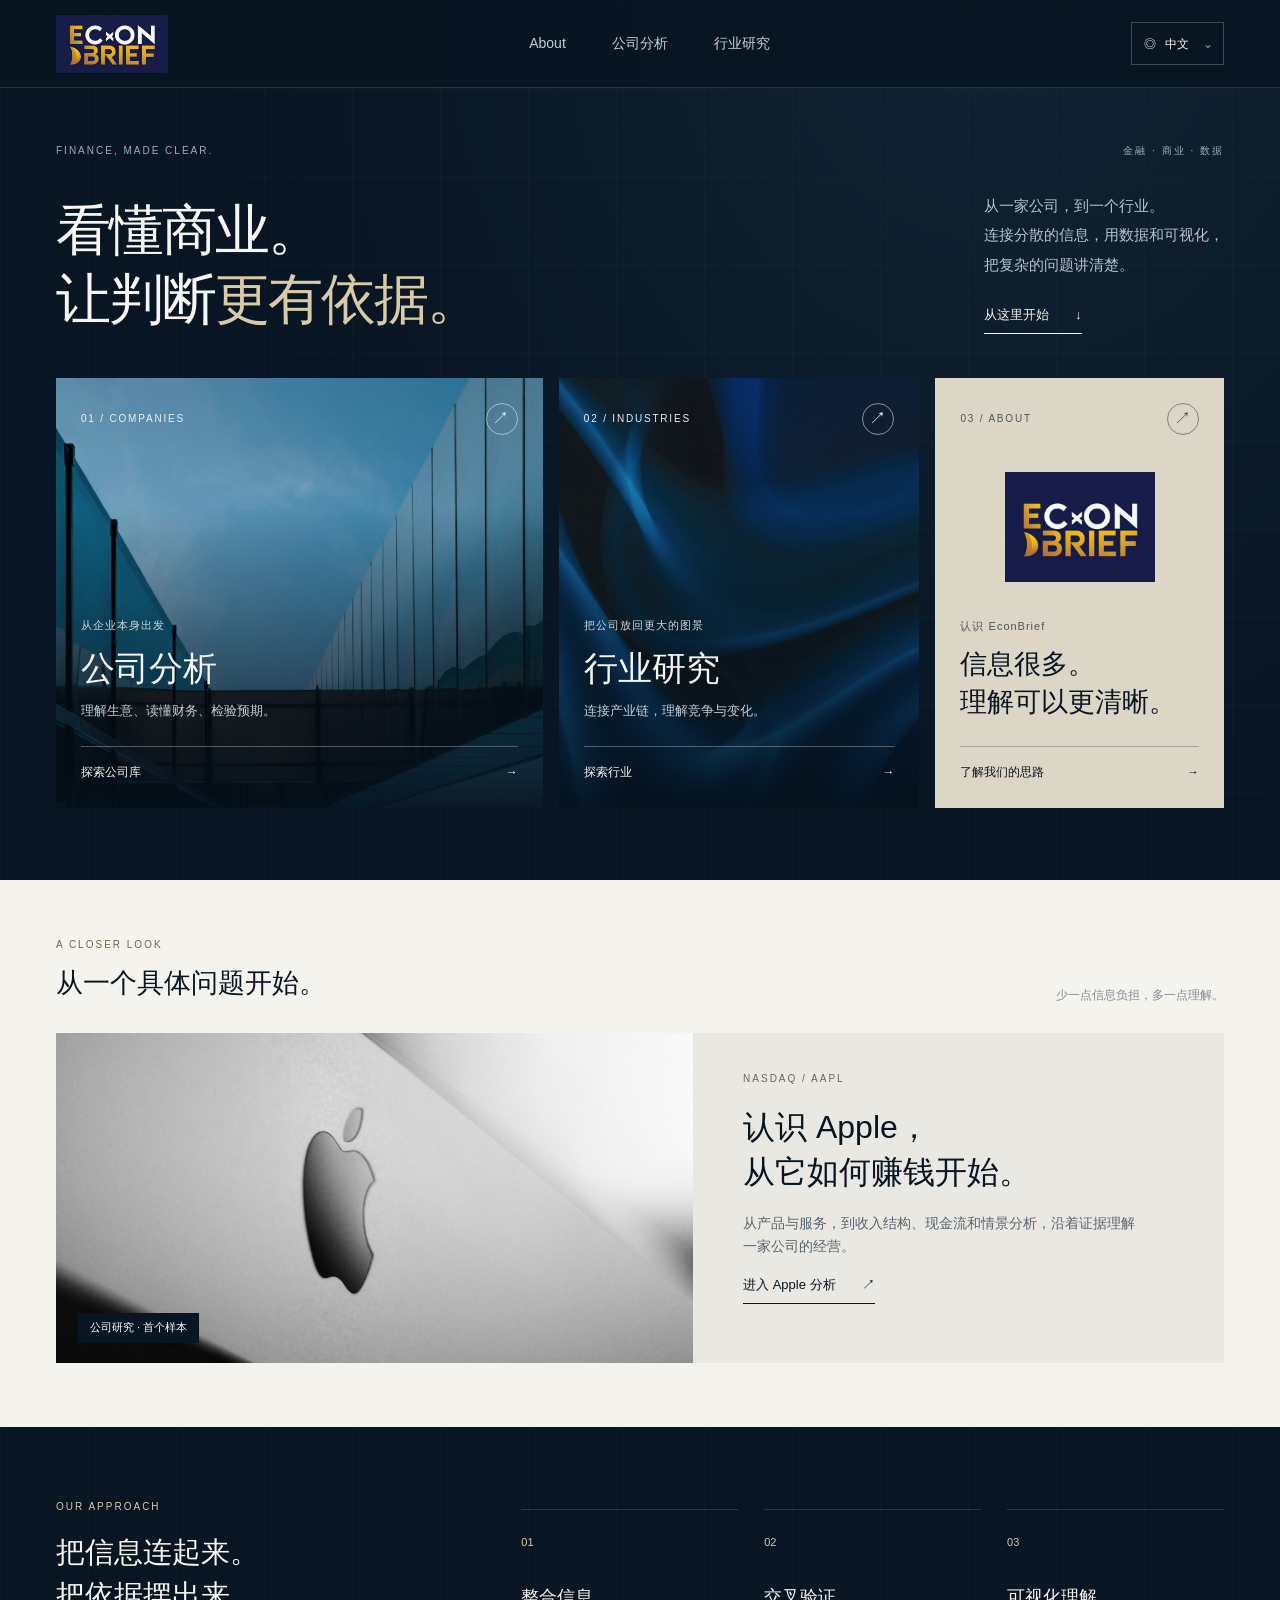
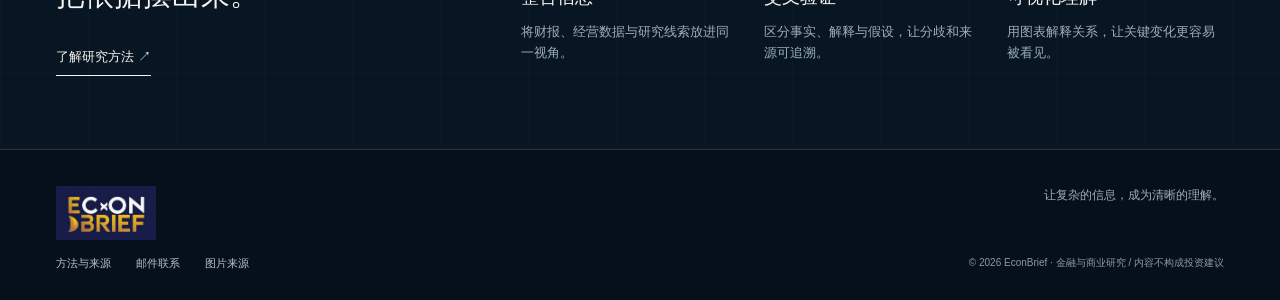
==== commit c67a14bf: "Add Chinese and English selector with Google website translation" ====
--- a/index.html
+++ b/index.html
@@ -1,4 +1,4 @@
-<!DOCTYPE html><html lang="zh-CN"><head><meta charset="UTF-8"><meta name="viewport" content="width=device-width, initial-scale=1"><meta name="theme-color" content="#081522"><meta name="description" content="面向普通投资者的金融与商业分析平台。连接信息，交叉验证，看懂公司与行业。"><title>看懂商业，让判断更有依据 | EconBrief</title><link rel="icon" href="assets/logo.png"><link rel="stylesheet" href="assets/editorial.css"></head><body><header class="site-nav"><a class="wordmark" href="index.html" aria-label="EconBrief 首页"><img class="brand-logo" src="assets/logo.png" alt="EconBrief" width="112" height="58"></a><button class="menu-toggle" aria-expanded="false" aria-controls="primary-nav">菜单 <span>☰</span></button><nav id="primary-nav" aria-label="主导航"><a href="about.html">About</a><a href="companies/index.html">公司分析</a><a href="industries.html">行业研究</a></nav><span class="nav-note">INDEPENDENT THINKING.</span></header><main><section class="intro wrap"><div class="eyebrow"><span>FINANCE, MADE CLEAR.</span><span>金融 · 商业 · 数据</span></div><div class="intro-grid"><h1>看懂商业。<br>让判断<span class="gold">更有依据。</span></h1><div class="intro-aside"><p>从一家公司，到一个行业。<br>连接分散的信息，用数据和可视化，<br>把复杂的问题讲清楚。</p><a class="text-link" href="#explore">从这里开始 <span>↓</span></a></div></div></section>
+<!DOCTYPE html><html lang="zh-CN"><head><meta charset="UTF-8"><meta name="viewport" content="width=device-width, initial-scale=1"><meta name="theme-color" content="#081522"><meta name="description" content="面向普通投资者的金融与商业分析平台。连接信息，交叉验证，看懂公司与行业。"><title>看懂商业，让判断更有依据 | EconBrief</title><link rel="icon" href="assets/logo.png"><link rel="stylesheet" href="assets/editorial.css"><link rel="stylesheet" href="assets/language.css"></head><body><header class="site-nav"><a class="wordmark" href="index.html" aria-label="EconBrief 首页"><img class="brand-logo" src="assets/logo.png" alt="EconBrief" width="112" height="58"></a><button class="menu-toggle" aria-expanded="false" aria-controls="primary-nav">菜单 <span>☰</span></button><nav id="primary-nav" aria-label="主导航"><a href="about.html">About</a><a href="companies/index.html">公司分析</a><a href="industries.html">行业研究</a></nav><details class="language-picker notranslate" translate="no" data-native-language="zh-CN" data-page-url="https://econbriefsite.netlify.app/index.html"><summary aria-label="选择语言 / Choose language"><span aria-hidden="true">◎</span> <span data-language-label>中文</span><span class="language-chevron" aria-hidden="true">⌄</span></summary><div class="language-options"><a href="https://econbriefsite.netlify.app/index.html" lang="zh-CN" hreflang="zh-CN" data-language="zh-CN">中文</a><a href="https://translate.google.com/translate?sl=auto&amp;tl=en&amp;hl=en&amp;u=https%3A%2F%2Feconbriefsite.netlify.app%2Findex.html" lang="en" hreflang="en" data-language="en">English</a><small>Google 自动翻译 / Auto-translate</small></div></details></header><main><section class="intro wrap"><div class="eyebrow"><span>FINANCE, MADE CLEAR.</span><span>金融 · 商业 · 数据</span></div><div class="intro-grid"><h1>看懂商业。<br>让判断<span class="gold">更有依据。</span></h1><div class="intro-aside"><p>从一家公司，到一个行业。<br>连接分散的信息，用数据和可视化，<br>把复杂的问题讲清楚。</p><a class="text-link" href="#explore">从这里开始 <span>↓</span></a></div></div></section>
 <section class="entry-grid wrap" id="explore" aria-label="探索平台"><a class="photo-entry main-entry" href="companies/index.html"><img src="assets/images/structure.jpg" alt="蓝色玻璃与金属构成的现代几何空间" fetchpriority="high"><div class="photo-top"><span>01 / COMPANIES</span><span class="round-arrow">↗</span></div><div class="photo-copy"><span class="mini-label">从企业本身出发</span><h2>公司分析</h2><p>理解生意、读懂财务、检验预期。</p><span class="photo-cta">探索公司库 <span>→</span></span></div></a><a class="photo-entry" href="industries.html"><img src="assets/images/flow.jpg" alt="蓝黑色连续曲面构成的抽象图像"><div class="photo-top"><span>02 / INDUSTRIES</span><span class="round-arrow">↗</span></div><div class="photo-copy"><span class="mini-label">把公司放回更大的图景</span><h2>行业研究</h2><p>连接产业链，理解竞争与变化。</p><span class="photo-cta">探索行业 <span>→</span></span></div></a><a class="about-entry" href="about.html"><div class="photo-top"><span>03 / ABOUT</span><span class="round-arrow">↗</span></div><div class="about-logo"><img src="assets/logo.png" alt="EconBrief 标志" width="180" height="174"></div><div class="photo-copy"><span class="mini-label">认识 EconBrief</span><h2>信息很多。<br>理解可以更清晰。</h2><span class="photo-cta">了解我们的思路 <span>→</span></span></div></a></section>
 <section class="light-section"><div class="wrap"><div class="section-title"><div><span class="eyebrow">A CLOSER LOOK</span><h2>从一个具体问题开始。</h2></div><span class="section-note">少一点信息负担，多一点理解。</span></div><a class="feature-story" href="companies/apple.html"><div class="feature-image"><img src="assets/images/apple-detail.jpg" loading="lazy" alt="银色 Apple 设备的金属表面与标志特写"><span>公司研究 · 首个样本</span></div><div class="feature-copy"><span class="eyebrow">NASDAQ / AAPL</span><h3>认识 Apple，<br>从它如何赚钱开始。</h3><p>从产品与服务，到收入结构、现金流和情景分析，沿着证据理解一家公司的经营。</p><span class="text-link">进入 Apple 分析 <span>↗</span></span></div></a></div></section>
-<section class="method-strip wrap"><div><span class="eyebrow">OUR APPROACH</span><h2>把信息连起来。<br>把依据摆出来。</h2><a class="text-link" href="about.html#method">了解研究方法 ↗</a></div><div class="method-items"><article><span>01</span><h3>整合信息</h3><p>将财报、经营数据与研究线索放进同一视角。</p></article><article><span>02</span><h3>交叉验证</h3><p>区分事实、解释与假设，让分歧和来源可追溯。</p></article><article><span>03</span><h3>可视化理解</h3><p>用图表解释关系，让关键变化更容易被看见。</p></article></div></section></main><footer class="site-footer"><a class="wordmark" href="index.html"><img class="brand-logo" src="assets/logo.png" alt="EconBrief" width="112" height="58"></a><p>让复杂的信息，成为清晰的理解。</p><div><a href="about.html#sources">方法与来源</a><a href="mailto:liujiyuanjillian@gmail.com">邮件联系</a><a href="assets/images/credits.md">图片来源</a></div><small>© 2026 EconBrief · 金融与商业研究 / 内容不构成投资建议</small></footer><script src="assets/editorial.js"></script></body></html>+<section class="method-strip wrap"><div><span class="eyebrow">OUR APPROACH</span><h2>把信息连起来。<br>把依据摆出来。</h2><a class="text-link" href="about.html#method">了解研究方法 ↗</a></div><div class="method-items"><article><span>01</span><h3>整合信息</h3><p>将财报、经营数据与研究线索放进同一视角。</p></article><article><span>02</span><h3>交叉验证</h3><p>区分事实、解释与假设，让分歧和来源可追溯。</p></article><article><span>03</span><h3>可视化理解</h3><p>用图表解释关系，让关键变化更容易被看见。</p></article></div></section></main><footer class="site-footer"><a class="wordmark" href="index.html"><img class="brand-logo" src="assets/logo.png" alt="EconBrief" width="112" height="58"></a><p>让复杂的信息，成为清晰的理解。</p><div><a href="about.html#sources">方法与来源</a><a href="mailto:liujiyuanjillian@gmail.com">邮件联系</a><a href="assets/images/credits.md">图片来源</a></div><small>© 2026 EconBrief · 金融与商业研究 / 内容不构成投资建议</small></footer><script src="assets/editorial.js"></script><script src="assets/language.js"></script></body></html>
--- a/assets/language.css
+++ b/assets/language.css
@@ -0,0 +1,14 @@
+.language-picker{position:relative;flex:none;font-family:Arial,'PingFang SC','Microsoft YaHei',sans-serif;font-size:12px;line-height:1.5;color:#f6f5f0;letter-spacing:0}
+.language-picker summary{list-style:none;cursor:pointer;display:flex;align-items:center;gap:9px;padding:10px 12px;border:1px solid rgba(220,229,238,.25);background:transparent;white-space:nowrap;min-height:40px}
+.language-picker summary::-webkit-details-marker{display:none}
+.language-picker summary:hover,.language-picker[open] summary{border-color:#d9cba8;color:#d9cba8}
+.language-picker summary:focus-visible,.language-options a:focus-visible{outline:2px solid #d9cba8;outline-offset:3px}
+.language-chevron{font-size:14px;margin-left:6px}
+.language-options{position:absolute;top:calc(100% + 8px);right:0;min-width:220px;padding:8px;background:#0b1b2a;border:1px solid rgba(220,229,238,.25);box-shadow:0 12px 30px rgba(0,0,0,.25);z-index:100}
+.language-options a{display:block;padding:11px 12px;color:#f6f5f0;text-decoration:none;font-size:13px}
+.language-options a:hover,.language-options a[aria-current="true"]{background:#172d3e;color:#d9cba8}
+.language-options a[aria-current="true"]:after{content:'✓';float:right}
+.language-options small{display:block;border-top:1px solid rgba(220,229,238,.15);padding:10px 12px 4px;color:#a9b7c3;font-size:10px}
+.global-header-inner>.language-picker{margin-left:auto;order:2}.global-header-inner>.global-nav{order:1}.global-header-inner>.global-nav-toggle{order:3}
+@media(max-width:860px){.global-header-inner>.language-picker{order:1}.global-header-inner>.global-nav-toggle{order:2}}
+@media(max-width:700px){.site-nav{gap:12px}.site-nav>.wordmark{margin-right:auto}.site-nav>.language-picker{order:1}.site-nav>.menu-toggle{order:2}.language-picker summary{padding:7px 9px;gap:6px;min-height:36px}.language-chevron{margin-left:0}.language-options{min-width:210px}.global-header-inner{gap:8px}.global-header-inner .global-brand-copy small{display:none}.global-header-inner .global-brand{gap:7px}.global-header-inner .global-brand-copy strong{font-size:11px}}
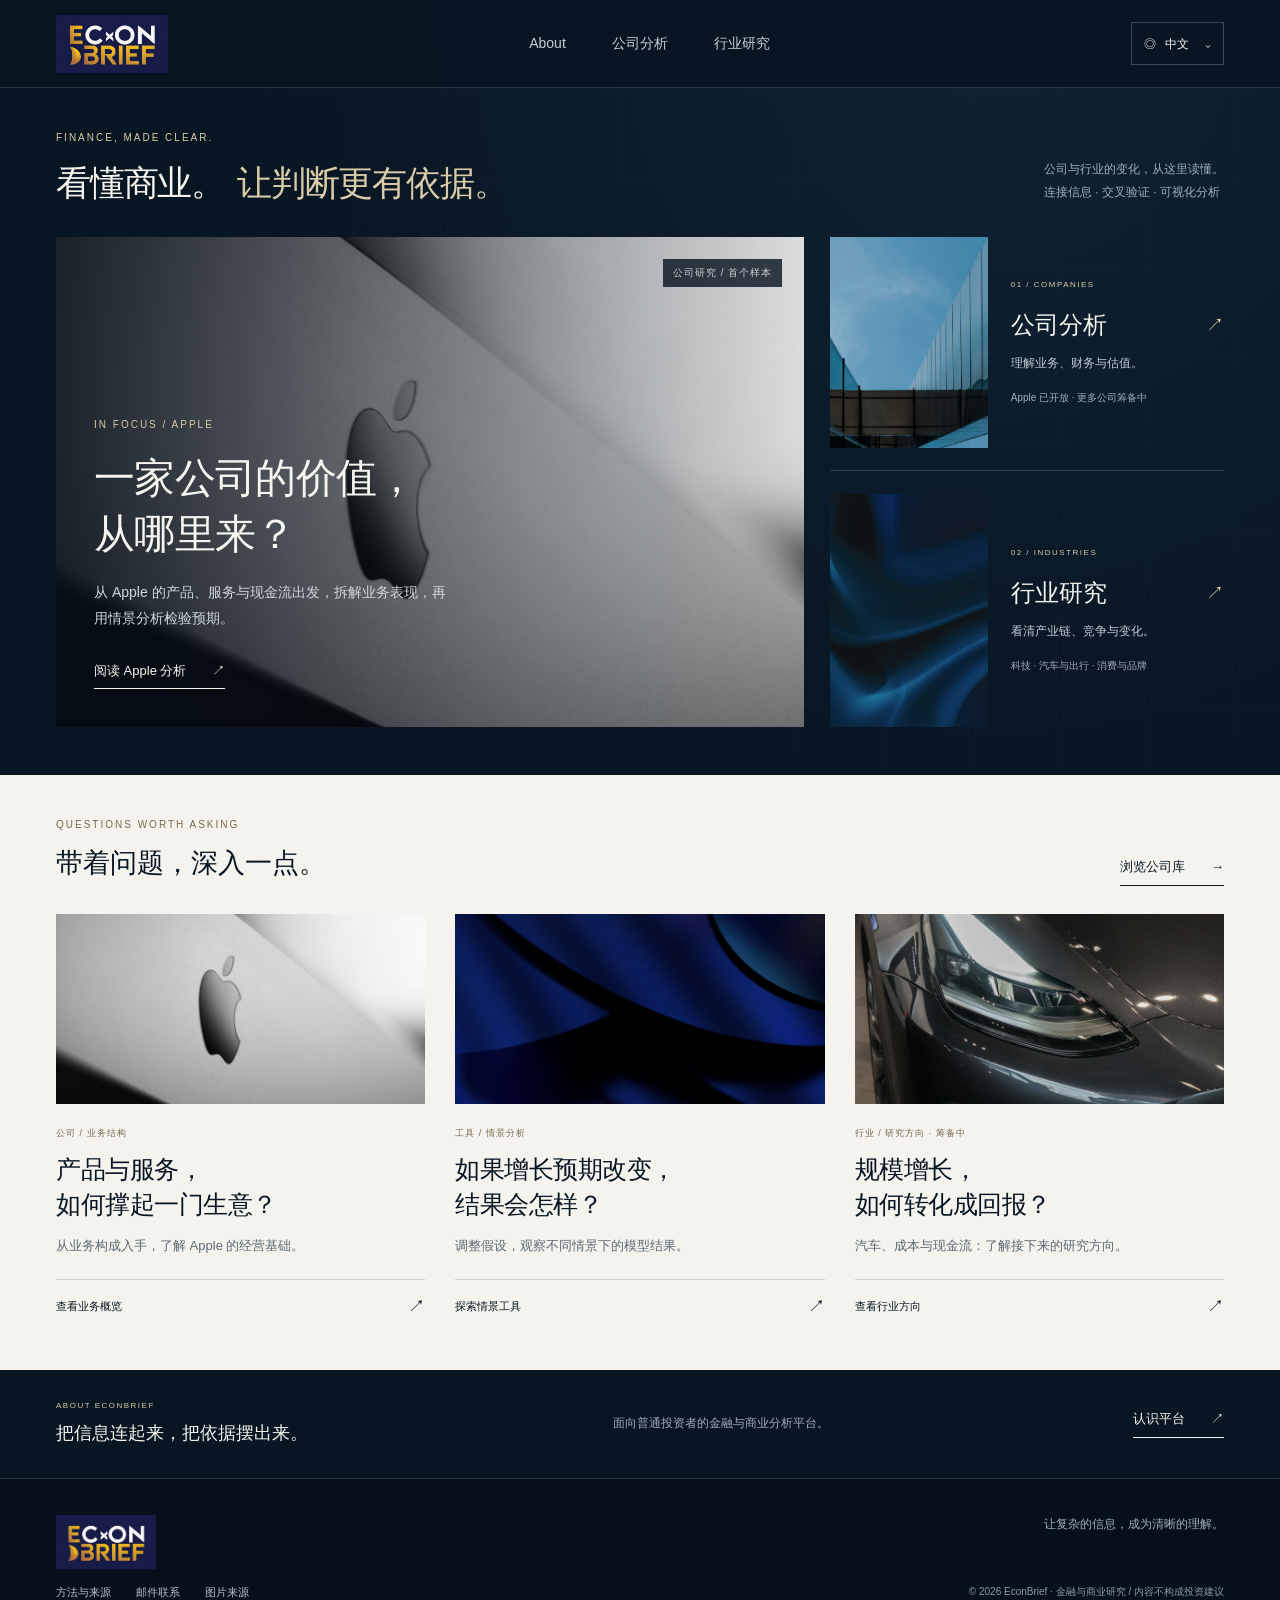
==== commit e71cb1b6: "Refocus homepage on research with varied editorial layouts" ====
--- a/index.html
+++ b/index.html
@@ -1,4 +1,28 @@
-<!DOCTYPE html><html lang="zh-CN"><head><meta charset="UTF-8"><meta name="viewport" content="width=device-width, initial-scale=1"><meta name="theme-color" content="#081522"><meta name="description" content="面向普通投资者的金融与商业分析平台。连接信息，交叉验证，看懂公司与行业。"><title>看懂商业，让判断更有依据 | EconBrief</title><link rel="icon" href="assets/logo.png"><link rel="stylesheet" href="assets/editorial.css"><link rel="stylesheet" href="assets/language.css"></head><body><header class="site-nav"><a class="wordmark" href="index.html" aria-label="EconBrief 首页"><img class="brand-logo" src="assets/logo.png" alt="EconBrief" width="112" height="58"></a><button class="menu-toggle" aria-expanded="false" aria-controls="primary-nav">菜单 <span>☰</span></button><nav id="primary-nav" aria-label="主导航"><a href="about.html">About</a><a href="companies/index.html">公司分析</a><a href="industries.html">行业研究</a></nav><details class="language-picker notranslate" translate="no" data-native-language="zh-CN" data-page-url="https://econbriefsite.netlify.app/index.html"><summary aria-label="选择语言 / Choose language"><span aria-hidden="true">◎</span> <span data-language-label>中文</span><span class="language-chevron" aria-hidden="true">⌄</span></summary><div class="language-options"><a href="https://econbriefsite.netlify.app/index.html" lang="zh-CN" hreflang="zh-CN" data-language="zh-CN">中文</a><a href="https://translate.google.com/translate?sl=auto&amp;tl=en&amp;hl=en&amp;u=https%3A%2F%2Feconbriefsite.netlify.app%2Findex.html" lang="en" hreflang="en" data-language="en">English</a><small>Google 自动翻译 / Auto-translate</small></div></details></header><main><section class="intro wrap"><div class="eyebrow"><span>FINANCE, MADE CLEAR.</span><span>金融 · 商业 · 数据</span></div><div class="intro-grid"><h1>看懂商业。<br>让判断<span class="gold">更有依据。</span></h1><div class="intro-aside"><p>从一家公司，到一个行业。<br>连接分散的信息，用数据和可视化，<br>把复杂的问题讲清楚。</p><a class="text-link" href="#explore">从这里开始 <span>↓</span></a></div></div></section>
-<section class="entry-grid wrap" id="explore" aria-label="探索平台"><a class="photo-entry main-entry" href="companies/index.html"><img src="assets/images/structure.jpg" alt="蓝色玻璃与金属构成的现代几何空间" fetchpriority="high"><div class="photo-top"><span>01 / COMPANIES</span><span class="round-arrow">↗</span></div><div class="photo-copy"><span class="mini-label">从企业本身出发</span><h2>公司分析</h2><p>理解生意、读懂财务、检验预期。</p><span class="photo-cta">探索公司库 <span>→</span></span></div></a><a class="photo-entry" href="industries.html"><img src="assets/images/flow.jpg" alt="蓝黑色连续曲面构成的抽象图像"><div class="photo-top"><span>02 / INDUSTRIES</span><span class="round-arrow">↗</span></div><div class="photo-copy"><span class="mini-label">把公司放回更大的图景</span><h2>行业研究</h2><p>连接产业链，理解竞争与变化。</p><span class="photo-cta">探索行业 <span>→</span></span></div></a><a class="about-entry" href="about.html"><div class="photo-top"><span>03 / ABOUT</span><span class="round-arrow">↗</span></div><div class="about-logo"><img src="assets/logo.png" alt="EconBrief 标志" width="180" height="174"></div><div class="photo-copy"><span class="mini-label">认识 EconBrief</span><h2>信息很多。<br>理解可以更清晰。</h2><span class="photo-cta">了解我们的思路 <span>→</span></span></div></a></section>
-<section class="light-section"><div class="wrap"><div class="section-title"><div><span class="eyebrow">A CLOSER LOOK</span><h2>从一个具体问题开始。</h2></div><span class="section-note">少一点信息负担，多一点理解。</span></div><a class="feature-story" href="companies/apple.html"><div class="feature-image"><img src="assets/images/apple-detail.jpg" loading="lazy" alt="银色 Apple 设备的金属表面与标志特写"><span>公司研究 · 首个样本</span></div><div class="feature-copy"><span class="eyebrow">NASDAQ / AAPL</span><h3>认识 Apple，<br>从它如何赚钱开始。</h3><p>从产品与服务，到收入结构、现金流和情景分析，沿着证据理解一家公司的经营。</p><span class="text-link">进入 Apple 分析 <span>↗</span></span></div></a></div></section>
-<section class="method-strip wrap"><div><span class="eyebrow">OUR APPROACH</span><h2>把信息连起来。<br>把依据摆出来。</h2><a class="text-link" href="about.html#method">了解研究方法 ↗</a></div><div class="method-items"><article><span>01</span><h3>整合信息</h3><p>将财报、经营数据与研究线索放进同一视角。</p></article><article><span>02</span><h3>交叉验证</h3><p>区分事实、解释与假设，让分歧和来源可追溯。</p></article><article><span>03</span><h3>可视化理解</h3><p>用图表解释关系，让关键变化更容易被看见。</p></article></div></section></main><footer class="site-footer"><a class="wordmark" href="index.html"><img class="brand-logo" src="assets/logo.png" alt="EconBrief" width="112" height="58"></a><p>让复杂的信息，成为清晰的理解。</p><div><a href="about.html#sources">方法与来源</a><a href="mailto:liujiyuanjillian@gmail.com">邮件联系</a><a href="assets/images/credits.md">图片来源</a></div><small>© 2026 EconBrief · 金融与商业研究 / 内容不构成投资建议</small></footer><script src="assets/editorial.js"></script><script src="assets/language.js"></script></body></html>+<!DOCTYPE html><html lang="zh-CN"><head><meta charset="UTF-8"><meta name="viewport" content="width=device-width, initial-scale=1"><meta name="theme-color" content="#081522"><meta name="description" content="面向普通投资者的金融与商业分析平台。连接信息，交叉验证，看懂公司与行业。"><title>看懂商业，让判断更有依据 | EconBrief</title><link rel="icon" href="assets/logo.png"><link rel="stylesheet" href="assets/editorial.css"><link rel="stylesheet" href="assets/language.css"><link rel="stylesheet" href="assets/home.css"></head><body class="home-page"><header class="site-nav"><a class="wordmark" href="index.html" aria-label="EconBrief 首页"><img class="brand-logo" src="assets/logo.png" alt="EconBrief" width="112" height="58"></a><button class="menu-toggle" aria-expanded="false" aria-controls="primary-nav">菜单 <span>☰</span></button><nav id="primary-nav" aria-label="主导航"><a href="about.html">About</a><a href="companies/index.html">公司分析</a><a href="industries.html">行业研究</a></nav><details class="language-picker notranslate" translate="no" data-native-language="zh-CN" data-page-url="https://econbriefsite.netlify.app/index.html"><summary aria-label="选择语言 / Choose language"><span aria-hidden="true">◎</span> <span data-language-label>中文</span><span class="language-chevron" aria-hidden="true">⌄</span></summary><div class="language-options"><a href="https://econbriefsite.netlify.app/index.html" lang="zh-CN" hreflang="zh-CN" data-language="zh-CN">中文</a><a href="https://translate.google.com/translate?sl=auto&amp;tl=en&amp;hl=en&amp;u=https%3A%2F%2Feconbriefsite.netlify.app%2Findex.html" lang="en" hreflang="en" data-language="en">English</a><small>Google 自动翻译 / Auto-translate</small></div></details></header><main>
+  <section class="home-intro wrap" aria-labelledby="home-title">
+    <div><span class="eyebrow">FINANCE, MADE CLEAR.</span><h1 id="home-title">看懂商业。<span class="gold">让判断更有依据。</span></h1></div>
+    <p>公司与行业的变化，从这里读懂。<br>连接信息 · 交叉验证 · 可视化分析</p>
+  </section>
+
+  <section class="home-spotlight wrap" aria-label="精选研究与分类入口">
+    <a class="lead-research" href="companies/apple.html">
+      <div class="lead-visual"><img src="assets/images/apple-detail.jpg" alt="Apple 设备的银色金属表面与标志特写" fetchpriority="high"><span class="image-caption">公司研究 / 首个样本</span></div>
+      <div class="lead-copy"><span class="eyebrow">IN FOCUS / APPLE</span><h2>一家公司的价值，<br>从哪里来？</h2><p>从 Apple 的产品、服务与现金流出发，拆解业务表现，再用情景分析检验预期。</p><span class="text-link">阅读 Apple 分析 <span>↗</span></span></div>
+    </a>
+    <div class="home-routes">
+      <a class="route-card" href="companies/index.html"><div class="route-visual"><img src="assets/images/structure.jpg" alt="蓝色玻璃立面的几何结构"></div><div class="route-copy"><span class="eyebrow">01 / COMPANIES</span><h2>公司分析 <span>↗</span></h2><p>理解业务、财务与估值。</p><span class="route-note">Apple 已开放 · 更多公司筹备中</span></div></a>
+      <a class="route-card" href="industries.html"><div class="route-visual"><img src="assets/images/flow.jpg" alt="蓝黑色连续曲面的抽象图像"></div><div class="route-copy"><span class="eyebrow">02 / INDUSTRIES</span><h2>行业研究 <span>↗</span></h2><p>看清产业链、竞争与变化。</p><span class="route-note">科技 · 汽车与出行 · 消费与品牌</span></div></a>
+    </div>
+  </section>
+
+  <section class="home-questions" aria-labelledby="questions-title"><div class="wrap">
+    <div class="section-title"><div><span class="eyebrow">QUESTIONS WORTH ASKING</span><h2 id="questions-title">带着问题，深入一点。</h2></div><a class="text-link" href="companies/index.html">浏览公司库 <span>→</span></a></div>
+    <div class="question-grid">
+      <a class="question-card" href="companies/apple.html#overview"><div class="question-image"><img src="assets/images/apple-detail.jpg" loading="lazy" alt="Apple 设备细节，配合业务结构研究"></div><div><span class="eyebrow">公司 / 业务结构</span><h3>产品与服务，<br>如何撑起一门生意？</h3><p>从业务构成入手，了解 Apple 的经营基础。</p><span class="question-link">查看业务概览 <span>↗</span></span></div></a>
+      <a class="question-card" href="companies/apple.html#lab"><div class="question-image"><img src="assets/images/blue-form.jpg" loading="lazy" alt="蓝色曲面抽象主题配图，并非数据图表"></div><div><span class="eyebrow">工具 / 情景分析</span><h3>如果增长预期改变，<br>结果会怎样？</h3><p>调整假设，观察不同情景下的模型结果。</p><span class="question-link">探索情景工具 <span>↗</span></span></div></a>
+      <a class="question-card" href="industries.html#mobility"><div class="question-image"><img src="assets/images/tesla-detail.jpg" loading="lazy" alt="汽车灯组与金属车身细节"></div><div><span class="eyebrow">行业 / 研究方向 · 筹备中</span><h3>规模增长，<br>如何转化成回报？</h3><p>汽车、成本与现金流：了解接下来的研究方向。</p><span class="question-link">查看行业方向 <span>↗</span></span></div></a>
+    </div>
+  </div></section>
+
+  <aside class="home-about wrap" aria-label="认识 EconBrief"><div><span class="eyebrow">ABOUT ECONBRIEF</span><p>把信息连起来，把依据摆出来。</p></div><span class="about-description">面向普通投资者的金融与商业分析平台。</span><a class="text-link" href="about.html">认识平台 <span>↗</span></a></aside>
+</main><footer class="site-footer"><a class="wordmark" href="index.html"><img class="brand-logo" src="assets/logo.png" alt="EconBrief" width="112" height="58"></a><p>让复杂的信息，成为清晰的理解。</p><div><a href="about.html#sources">方法与来源</a><a href="mailto:liujiyuanjillian@gmail.com">邮件联系</a><a href="assets/images/credits.md">图片来源</a></div><small>© 2026 EconBrief · 金融与商业研究 / 内容不构成投资建议</small></footer><script src="assets/editorial.js"></script><script src="assets/language.js"></script></body></html>
--- a/assets/home.css
+++ b/assets/home.css
@@ -0,0 +1,49 @@
+/* Home only: a lead story, secondary routes and shorter editorial reads. */
+.home-intro{padding:42px 0 30px;display:flex;justify-content:space-between;gap:35px;align-items:end}
+.home-intro h1{font-size:clamp(27px,2.7vw,40px);letter-spacing:-1.2px;line-height:1.4;margin:13px 0 0}
+.home-intro h1 .gold{margin-left:12px}
+.home-intro>p{font-size:12px;line-height:1.9;color:var(--muted);margin:0 0 4px;flex:none}
+.home-spotlight{display:grid;grid-template-columns:minmax(0,1.9fr) minmax(0,1fr);gap:26px;margin-bottom:48px}
+.lead-research{position:relative;min-height:490px;display:flex;align-items:end;isolation:isolate;overflow:hidden;background:#152939}
+.lead-visual{position:absolute;inset:0;z-index:-2}
+.lead-visual img{object-position:58% 54%;transition:transform .65s}
+.lead-research:after{content:'';position:absolute;inset:0;z-index:-1;background:linear-gradient(90deg,rgba(4,13,22,.85),rgba(4,13,22,.35) 65%,rgba(4,13,22,.12))}
+.lead-research:hover .lead-visual img{transform:scale(1.025)}
+.image-caption{position:absolute;right:22px;top:22px;color:#fff;font-size:10px;background:rgba(8,21,34,.8);padding:6px 10px;letter-spacing:1px}
+.lead-copy{padding:38px;max-width:540px}
+.lead-copy h2{font-size:clamp(32px,3.2vw,46px);line-height:1.35;margin:18px 0;letter-spacing:-.7px}
+.lead-copy>p{max-width:360px;color:#d0d8de;font-size:14px;line-height:1.85;margin-bottom:25px}
+.home-routes{display:grid;grid-template-rows:1fr 1fr;gap:23px}
+.route-card{display:grid;grid-template-columns:40% minmax(0,1fr);border-bottom:1px solid var(--line);gap:23px;padding-bottom:22px;align-items:center;min-width:0}
+.route-card:last-child{padding-bottom:0;border-bottom:0}
+.route-visual{height:100%;min-height:180px;overflow:hidden;background:#122a3b}
+.route-visual img{transition:transform .5s;filter:saturate(.7);object-position:55% center}
+.route-card:hover img{transform:scale(1.05)}
+.route-copy .eyebrow{font-size:8px;letter-spacing:1.5px}
+.route-copy h2{font-size:24px;margin:14px 0 9px;display:flex;align-items:center;justify-content:space-between;gap:8px}
+.route-copy h2>span{font-size:18px;color:var(--gold)}
+.route-copy p{font-size:12px;color:#c0ccd5;margin-bottom:16px}
+.route-note{font-size:10px;color:var(--muted);line-height:1.7;display:block}
+.home-questions{background:var(--paper);color:var(--ink);padding:42px 0 49px}
+.home-questions .eyebrow{color:#77684b}
+.home-questions .text-link:hover{color:#6e5c39}
+.home-questions .section-title h2{font-size:27px}
+.question-grid{display:grid;grid-template-columns:repeat(3,minmax(0,1fr));gap:30px}
+.question-card{display:flex;flex-direction:column;min-width:0}
+.question-image{height:190px;overflow:hidden;background:#182e3f;margin-bottom:22px}
+.question-image img{transition:transform .5s;object-position:50% 54%;filter:saturate(.65)}
+.question-card:hover img{transform:scale(1.035)}
+.question-card>div:last-child{display:flex;flex-direction:column;flex:1}
+.question-card .eyebrow{font-size:9px;letter-spacing:1px}
+.question-card h3{font-size:25px;line-height:1.4;margin:12px 0;letter-spacing:-.5px}
+.question-card p{font-size:13px;color:#5c6873;line-height:1.8;margin-bottom:22px}
+.question-link{display:flex;justify-content:space-between;align-items:center;border-top:1px solid #cbd0d0;padding-top:13px;font-size:11px;margin-top:auto}
+.question-link>span{font-size:17px}
+.home-about{padding:30px 0;display:flex;align-items:center;justify-content:space-between;gap:25px}
+.home-about p{font-size:18px;margin:7px 0 0}
+.home-about .eyebrow{font-size:8px;letter-spacing:1.5px}
+.about-description{font-size:12px;color:var(--muted)}
+.home-about .text-link{flex:none}
+@media(min-width:1600px){.lead-research{min-height:540px}}
+@media(max-width:1100px){.home-intro{align-items:start}.home-intro h1 .gold{display:block;margin-left:0}.home-spotlight{grid-template-columns:minmax(0,1.5fr) minmax(0,1fr);gap:22px}.route-card{grid-template-columns:34% minmax(0,1fr);gap:16px}.route-copy h2{font-size:21px}.route-visual{min-height:180px}.lead-copy{padding:28px}.question-grid{gap:20px}.question-card h3{font-size:22px}.about-description{max-width:220px}}
+@media(max-width:700px){.home-intro{padding:28px 0 24px;flex-direction:column;gap:14px}.home-intro h1{font-size:29px}.home-intro h1 .gold{margin-top:2px}.home-intro>p{font-size:11px}.home-spotlight{grid-template-columns:1fr;gap:25px;margin-bottom:30px}.lead-research{min-height:390px}.lead-copy{padding:25px}.lead-copy h2{font-size:35px}.lead-copy>p{font-size:13px}.home-routes{gap:17px;grid-template-rows:auto auto}.route-card{grid-template-columns:36% minmax(0,1fr);gap:20px;padding-bottom:17px}.route-visual{height:150px;min-height:0}.route-copy h2{font-size:22px;margin:10px 0}.route-copy p{margin-bottom:10px}.home-questions{padding:30px 0}.home-questions .section-title{gap:18px}.home-questions .section-title h2{font-size:25px}.question-grid{grid-template-columns:1fr;gap:27px}.question-card{display:grid;grid-template-columns:32% minmax(0,1fr);gap:18px}.question-image{height:165px;margin:0}.question-card h3{font-size:20px;margin:9px 0}.question-card p{font-size:12px;margin-bottom:14px}.question-card .eyebrow{font-size:8px;letter-spacing:0}.question-link{font-size:10px;padding-top:10px}.home-about{flex-wrap:wrap;gap:17px;padding:25px 0}.home-about>div{flex:1 1 200px}.home-about p{font-size:16px}.home-about .about-description{display:none}}
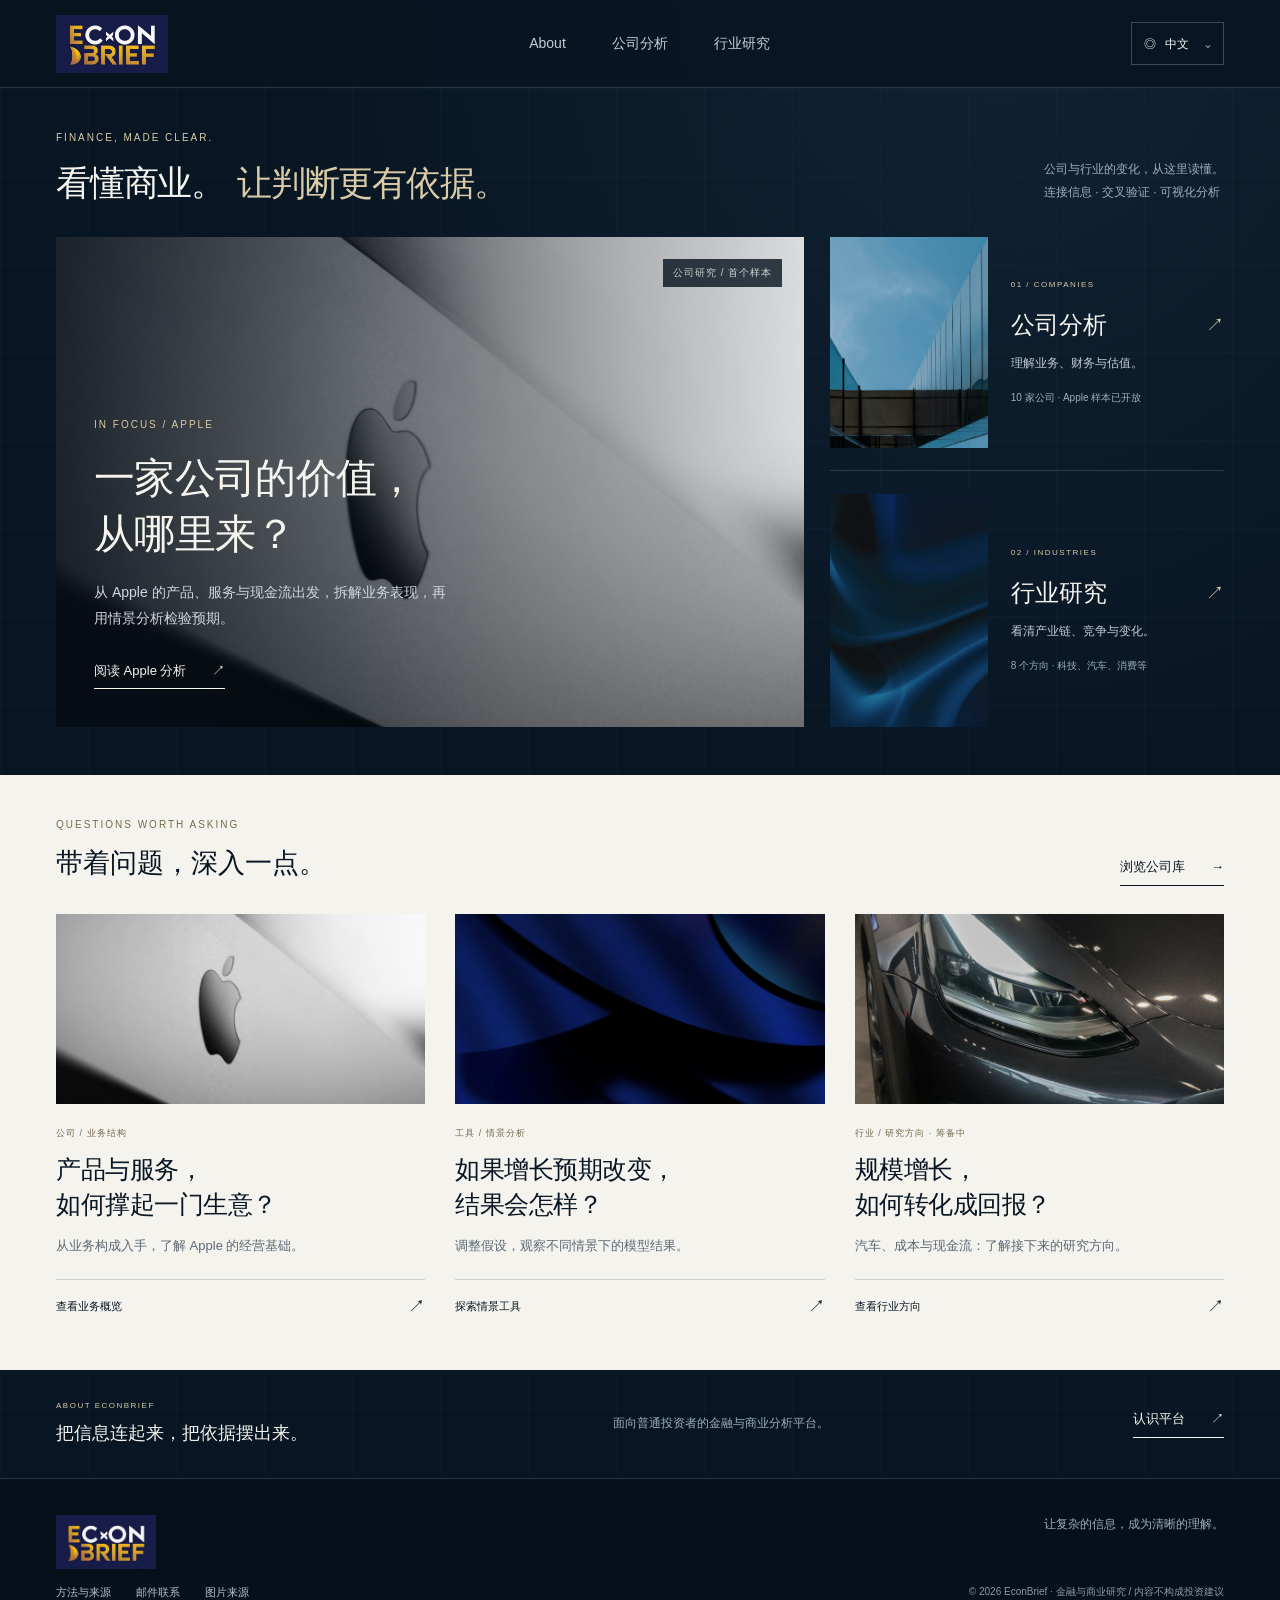
==== commit f2afbae2: "Expand company library to ten and industry coverage to eight" ====
--- a/index.html
+++ b/index.html
@@ -10,8 +10,8 @@
       <div class="lead-copy"><span class="eyebrow">IN FOCUS / APPLE</span><h2>一家公司的价值，<br>从哪里来？</h2><p>从 Apple 的产品、服务与现金流出发，拆解业务表现，再用情景分析检验预期。</p><span class="text-link">阅读 Apple 分析 <span>↗</span></span></div>
     </a>
     <div class="home-routes">
-      <a class="route-card" href="companies/index.html"><div class="route-visual"><img src="assets/images/structure.jpg" alt="蓝色玻璃立面的几何结构"></div><div class="route-copy"><span class="eyebrow">01 / COMPANIES</span><h2>公司分析 <span>↗</span></h2><p>理解业务、财务与估值。</p><span class="route-note">Apple 已开放 · 更多公司筹备中</span></div></a>
-      <a class="route-card" href="industries.html"><div class="route-visual"><img src="assets/images/flow.jpg" alt="蓝黑色连续曲面的抽象图像"></div><div class="route-copy"><span class="eyebrow">02 / INDUSTRIES</span><h2>行业研究 <span>↗</span></h2><p>看清产业链、竞争与变化。</p><span class="route-note">科技 · 汽车与出行 · 消费与品牌</span></div></a>
+      <a class="route-card" href="companies/index.html"><div class="route-visual"><img src="assets/images/structure.jpg" alt="蓝色玻璃立面的几何结构"></div><div class="route-copy"><span class="eyebrow">01 / COMPANIES</span><h2>公司分析 <span>↗</span></h2><p>理解业务、财务与估值。</p><span class="route-note">10 家公司 · Apple 样本已开放</span></div></a>
+      <a class="route-card" href="industries.html"><div class="route-visual"><img src="assets/images/flow.jpg" alt="蓝黑色连续曲面的抽象图像"></div><div class="route-copy"><span class="eyebrow">02 / INDUSTRIES</span><h2>行业研究 <span>↗</span></h2><p>看清产业链、竞争与变化。</p><span class="route-note">8 个方向 · 科技、汽车、消费等</span></div></a>
     </div>
   </section>
 
--- a/assets/editorial.css
+++ b/assets/editorial.css
@@ -23,3 +23,20 @@
 .about-identity{width:180px;height:110px;object-fit:cover;object-position:center 52%;margin-bottom:28px}
 @media(max-width:1100px){.about-logo{left:25%;top:40%;width:135px;height:95px}.about-logo img{width:135px;height:95px}}
 @media(max-width:700px){.wordmark .brand-logo{width:96px;height:50px}.about-logo{left:20%;top:44%;width:100px;height:80px}.about-logo img{width:100px;height:80px}.about-identity{width:150px;height:95px}}
+/* Expanded coverage: typographic theme images are not company logos. */
+.company-theme{isolation:isolate;background:#10283d}
+.company-theme img{filter:saturate(.5) brightness(.6);position:absolute;inset:0}
+.company-theme:after{content:'';position:absolute;inset:0;background:linear-gradient(0deg,rgba(5,17,28,.55),transparent);z-index:0}
+.company-ticker-art{position:absolute;z-index:1;left:25px;bottom:28px;font-size:49px;letter-spacing:-2px;color:#eeeade;font-weight:500;line-height:1}
+.company-ticker-art small{display:block;font-size:9px;font-weight:400;letter-spacing:3px;margin-top:12px;color:#cfdae3}
+.company-theme .status{z-index:2}.theme-cloud img,.theme-social img{object-position:left center}.theme-commerce img,.theme-devices img{transform:scaleX(-1)}
+.company-info h3{font-size:24px}.company-info h3>span{display:inline-block;font-size:13px}
+.industry-total{font-size:11px;font-weight:400;color:var(--platform-muted,#9daebc);margin-left:15px}
+.expanded-industries{grid-template-columns:repeat(4,minmax(0,1fr));gap:20px}
+.expanded-industries .industry-card{height:330px;padding:22px}
+.expanded-industries .industry-card h2{font-size:25px}
+.expanded-industries .industry-card p{font-size:11px}
+.expanded-industries .industry-card .eyebrow{font-size:8px;letter-spacing:1.5px}
+.industry-status{position:absolute;top:18px;left:20px;font-size:10px;color:#d4dde3;background:rgba(6,17,28,.75);padding:4px 9px}
+@media(max-width:1100px){.expanded-industries{grid-template-columns:repeat(2,minmax(0,1fr))}.expanded-industries .industry-card{height:320px}}
+@media(max-width:700px){.expanded-industries{grid-template-columns:1fr}.expanded-industries .industry-card{height:300px}.company-ticker-art{font-size:50px}.industry-total{display:inline-block;margin-left:8px;font-size:10px}}
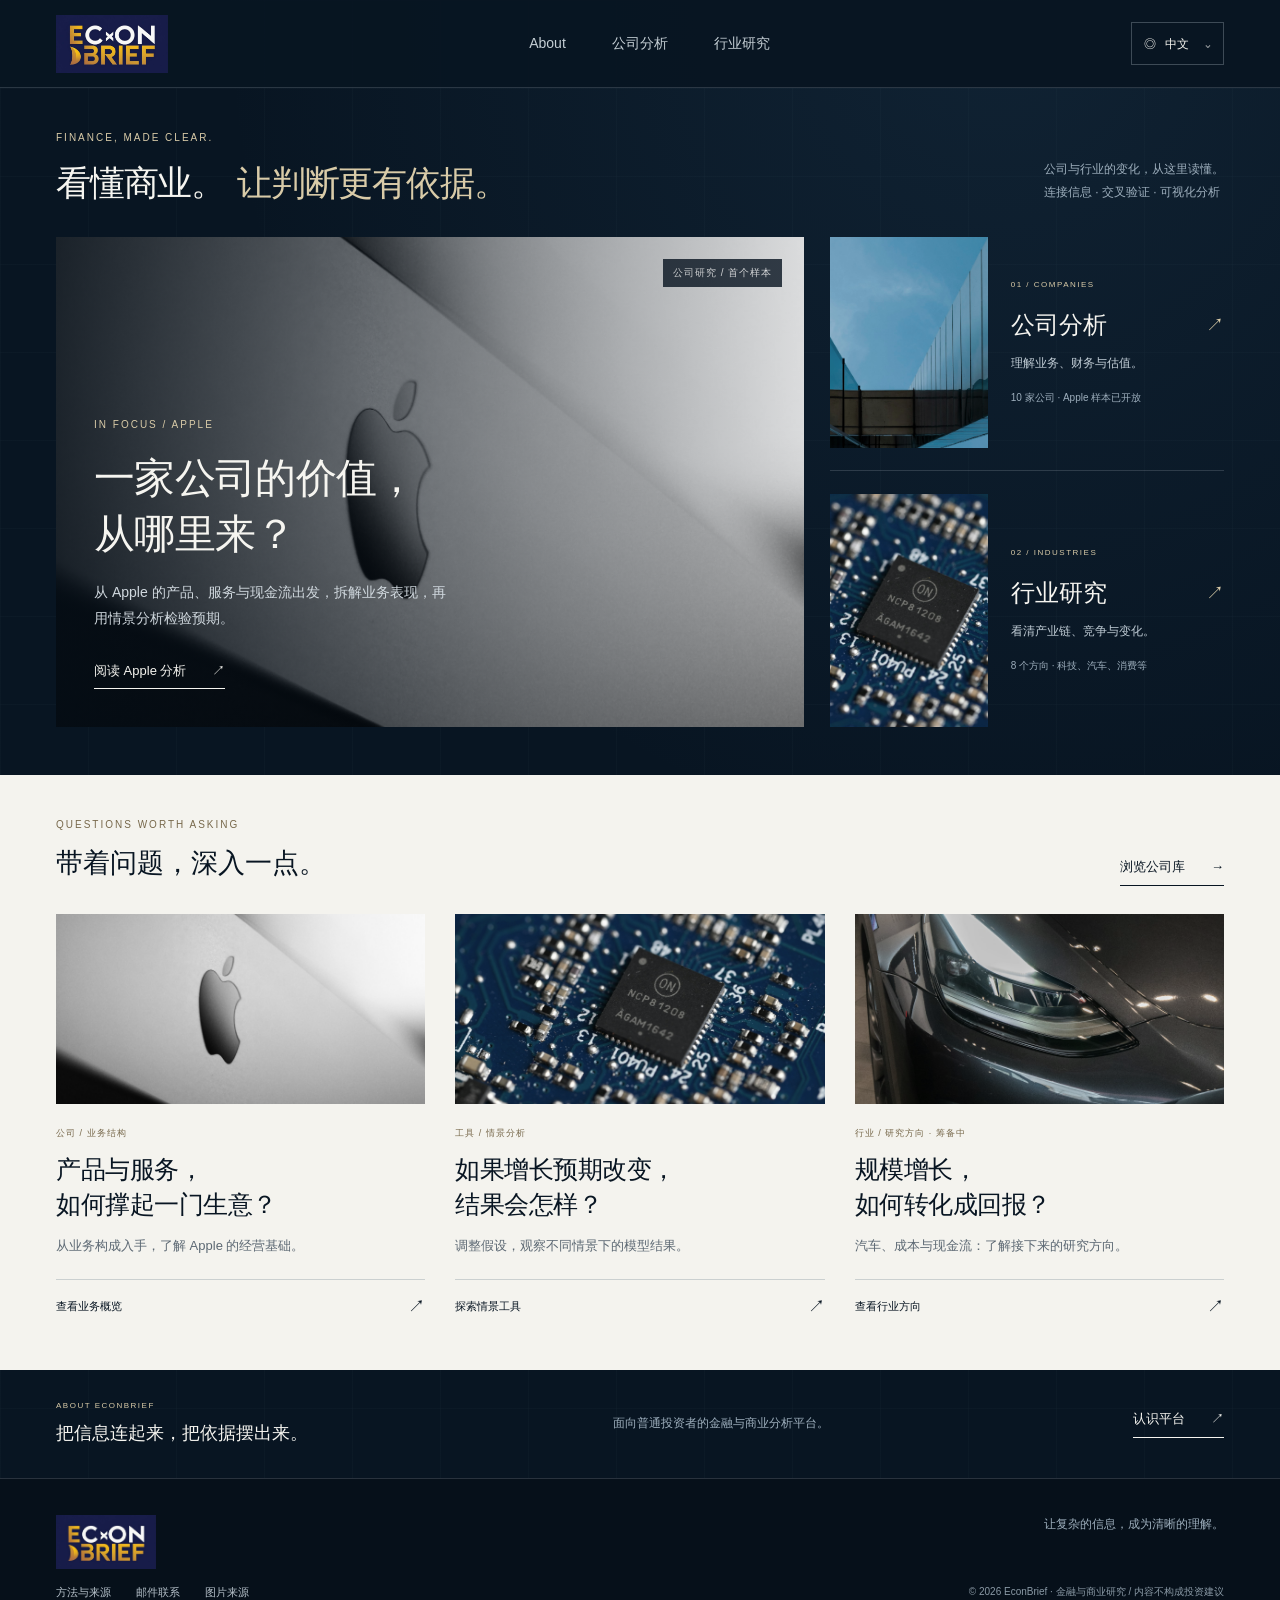
==== commit fb13b5ff: "Match company and industry cards with representative high resolution imagery" ====
--- a/index.html
+++ b/index.html
@@ -11,7 +11,7 @@
     </a>
     <div class="home-routes">
       <a class="route-card" href="companies/index.html"><div class="route-visual"><img src="assets/images/structure.jpg" alt="蓝色玻璃立面的几何结构"></div><div class="route-copy"><span class="eyebrow">01 / COMPANIES</span><h2>公司分析 <span>↗</span></h2><p>理解业务、财务与估值。</p><span class="route-note">10 家公司 · Apple 样本已开放</span></div></a>
-      <a class="route-card" href="industries.html"><div class="route-visual"><img src="assets/images/flow.jpg" alt="蓝黑色连续曲面的抽象图像"></div><div class="route-copy"><span class="eyebrow">02 / INDUSTRIES</span><h2>行业研究 <span>↗</span></h2><p>看清产业链、竞争与变化。</p><span class="route-note">8 个方向 · 科技、汽车、消费等</span></div></a>
+      <a class="route-card" href="industries.html"><div class="route-visual"><img src="assets/images/semiconductors.jpg" alt="半导体芯片与电路板实拍"></div><div class="route-copy"><span class="eyebrow">02 / INDUSTRIES</span><h2>行业研究 <span>↗</span></h2><p>看清产业链、竞争与变化。</p><span class="route-note">8 个方向 · 科技、汽车、消费等</span></div></a>
     </div>
   </section>
 
@@ -19,7 +19,7 @@
     <div class="section-title"><div><span class="eyebrow">QUESTIONS WORTH ASKING</span><h2 id="questions-title">带着问题，深入一点。</h2></div><a class="text-link" href="companies/index.html">浏览公司库 <span>→</span></a></div>
     <div class="question-grid">
       <a class="question-card" href="companies/apple.html#overview"><div class="question-image"><img src="assets/images/apple-detail.jpg" loading="lazy" alt="Apple 设备细节，配合业务结构研究"></div><div><span class="eyebrow">公司 / 业务结构</span><h3>产品与服务，<br>如何撑起一门生意？</h3><p>从业务构成入手，了解 Apple 的经营基础。</p><span class="question-link">查看业务概览 <span>↗</span></span></div></a>
-      <a class="question-card" href="companies/apple.html#lab"><div class="question-image"><img src="assets/images/blue-form.jpg" loading="lazy" alt="蓝色曲面抽象主题配图，并非数据图表"></div><div><span class="eyebrow">工具 / 情景分析</span><h3>如果增长预期改变，<br>结果会怎样？</h3><p>调整假设，观察不同情景下的模型结果。</p><span class="question-link">探索情景工具 <span>↗</span></span></div></a>
+      <a class="question-card" href="companies/apple.html#lab"><div class="question-image"><img src="assets/images/semiconductors.jpg" loading="lazy" alt="芯片与电路板细节，作为分析工具的主题配图"></div><div><span class="eyebrow">工具 / 情景分析</span><h3>如果增长预期改变，<br>结果会怎样？</h3><p>调整假设，观察不同情景下的模型结果。</p><span class="question-link">探索情景工具 <span>↗</span></span></div></a>
       <a class="question-card" href="industries.html#mobility"><div class="question-image"><img src="assets/images/tesla-detail.jpg" loading="lazy" alt="汽车灯组与金属车身细节"></div><div><span class="eyebrow">行业 / 研究方向 · 筹备中</span><h3>规模增长，<br>如何转化成回报？</h3><p>汽车、成本与现金流：了解接下来的研究方向。</p><span class="question-link">查看行业方向 <span>↗</span></span></div></a>
     </div>
   </div></section>
--- a/assets/editorial.css
+++ b/assets/editorial.css
@@ -40,3 +40,21 @@
 .industry-status{position:absolute;top:18px;left:20px;font-size:10px;color:#d4dde3;background:rgba(6,17,28,.75);padding:4px 9px}
 @media(max-width:1100px){.expanded-industries{grid-template-columns:repeat(2,minmax(0,1fr))}.expanded-industries .industry-card{height:320px}}
 @media(max-width:700px){.expanded-industries{grid-template-columns:1fr}.expanded-industries .industry-card{height:300px}.company-ticker-art{font-size:50px}.industry-total{display:inline-block;margin-left:8px;font-size:10px}}
+/* Representative editorial photography, with one restrained color treatment. */
+.company-grid .catalog-image{height:auto;aspect-ratio:16/10;background:#102131}
+.company-grid .catalog-image img{filter:saturate(.65) contrast(1.04) brightness(.92);object-fit:cover;transform:none}
+.company-grid .catalog-image img[src*="nvidia"]{object-position:50% 27%}
+.company-grid .catalog-image img[src*="microsoft"]{object-position:55% 47%}
+.company-grid .catalog-image img[src*="popmart"]{object-position:50% 52%}
+.company-grid .catalog-image img[src*="tencent"]{object-position:50% 38%}
+.company-grid .catalog-image img[src*="meta"]{object-fit:contain;background:#111;filter:saturate(.8) contrast(1.04)}
+.company-grid .catalog-image img[src*="alphabet"]{object-position:35% 50%}
+.expanded-industries .industry-card img{filter:saturate(.6) contrast(1.05) brightness(.95)}
+.expanded-industries .industry-card:after{background:linear-gradient(180deg,rgba(4,15,26,.08),rgba(4,15,26,.2) 25%,rgba(4,15,26,.94) 100%)}
+.expanded-industries .industry-card img[src*="finance"]{object-position:53% center}
+.expanded-industries .industry-card img[src*="cloud"]{object-position:25% center}
+.expanded-industries .industry-card img[src*="consumer"]{object-position:45% 65%}
+.catalog-note a{text-decoration:underline;text-underline-offset:3px}
+.company-grid .catalog-image img[src*="tencent"]{object-position:50% 78%}
+.company-grid .catalog-image>img{position:absolute;inset:0;width:100%;height:100%}
+.company-grid .catalog-image img[src*="nvidia"]{transform:scale(1.6);transform-origin:50% 18%;object-position:50% top}
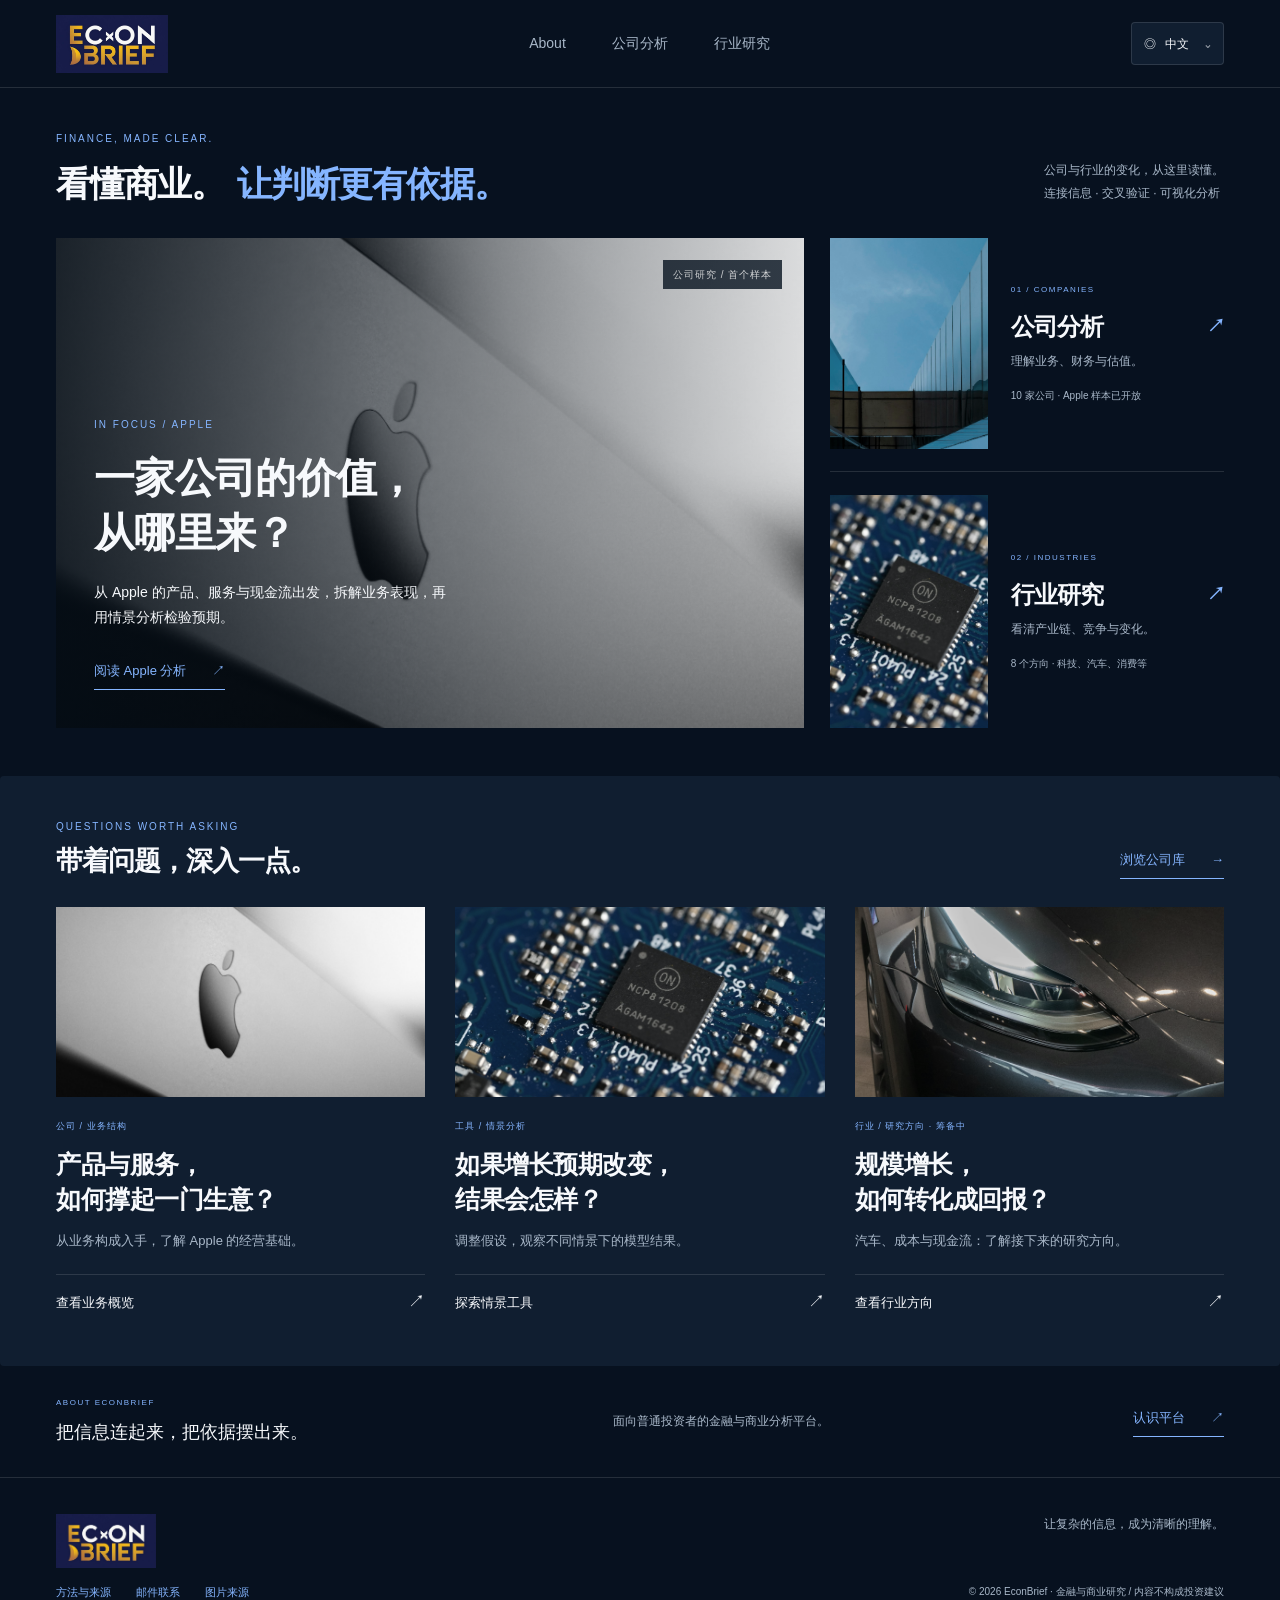
==== commit 19c49029: "Establish shared navy visual design system across existing pages" ====
--- a/index.html
+++ b/index.html
@@ -1,4 +1,4 @@
-<!DOCTYPE html><html lang="zh-CN"><head><meta charset="UTF-8"><meta name="viewport" content="width=device-width, initial-scale=1"><meta name="theme-color" content="#081522"><meta name="description" content="面向普通投资者的金融与商业分析平台。连接信息，交叉验证，看懂公司与行业。"><title>看懂商业，让判断更有依据 | EconBrief</title><link rel="icon" href="assets/logo.png"><link rel="stylesheet" href="assets/editorial.css"><link rel="stylesheet" href="assets/language.css"><link rel="stylesheet" href="assets/home.css"></head><body class="home-page"><header class="site-nav"><a class="wordmark" href="index.html" aria-label="EconBrief 首页"><img class="brand-logo" src="assets/logo.png" alt="EconBrief" width="112" height="58"></a><button class="menu-toggle" aria-expanded="false" aria-controls="primary-nav">菜单 <span>☰</span></button><nav id="primary-nav" aria-label="主导航"><a href="about.html">About</a><a href="companies/index.html">公司分析</a><a href="industries.html">行业研究</a></nav><details class="language-picker notranslate" translate="no" data-native-language="zh-CN" data-page-url="https://econbriefsite.netlify.app/index.html"><summary aria-label="选择语言 / Choose language"><span aria-hidden="true">◎</span> <span data-language-label>中文</span><span class="language-chevron" aria-hidden="true">⌄</span></summary><div class="language-options"><a href="https://econbriefsite.netlify.app/index.html" lang="zh-CN" hreflang="zh-CN" data-language="zh-CN">中文</a><a href="https://translate.google.com/translate?sl=auto&amp;tl=en&amp;hl=en&amp;u=https%3A%2F%2Feconbriefsite.netlify.app%2Findex.html" lang="en" hreflang="en" data-language="en">English</a><small>Google 自动翻译 / Auto-translate</small></div></details></header><main>
+<!DOCTYPE html><html lang="zh-CN"><head><meta charset="UTF-8"><meta name="viewport" content="width=device-width, initial-scale=1"><meta name="theme-color" content="#07111F"><meta name="description" content="面向普通投资者的金融与商业分析平台。连接信息，交叉验证，看懂公司与行业。"><title>看懂商业，让判断更有依据 | EconBrief</title><link rel="icon" href="assets/logo.png"><link rel="stylesheet" href="assets/editorial.css"><link rel="stylesheet" href="assets/language.css"><link rel="stylesheet" href="assets/home.css"><link rel="stylesheet" href="assets/design-system.css"></head><body class="home-page"><header class="site-nav"><a class="wordmark" href="index.html" aria-label="EconBrief 首页"><img class="brand-logo" src="assets/logo.png" alt="EconBrief" width="112" height="58"></a><button class="menu-toggle" aria-expanded="false" aria-controls="primary-nav">菜单 <span>☰</span></button><nav id="primary-nav" aria-label="主导航"><a href="about.html">About</a><a href="companies/index.html">公司分析</a><a href="industries.html">行业研究</a></nav><details class="language-picker notranslate" translate="no" data-native-language="zh-CN" data-page-url="https://econbriefsite.netlify.app/index.html"><summary aria-label="选择语言 / Choose language"><span aria-hidden="true">◎</span> <span data-language-label>中文</span><span class="language-chevron" aria-hidden="true">⌄</span></summary><div class="language-options"><a href="https://econbriefsite.netlify.app/index.html" lang="zh-CN" hreflang="zh-CN" data-language="zh-CN">中文</a><a href="https://translate.google.com/translate?sl=auto&amp;tl=en&amp;hl=en&amp;u=https%3A%2F%2Feconbriefsite.netlify.app%2Findex.html" lang="en" hreflang="en" data-language="en">English</a><small>Google 自动翻译 / Auto-translate</small></div></details></header><main>
   <section class="home-intro wrap" aria-labelledby="home-title">
     <div><span class="eyebrow">FINANCE, MADE CLEAR.</span><h1 id="home-title">看懂商业。<span class="gold">让判断更有依据。</span></h1></div>
     <p>公司与行业的变化，从这里读懂。<br>连接信息 · 交叉验证 · 可视化分析</p>
--- a/assets/design-system.css
+++ b/assets/design-system.css
@@ -0,0 +1,210 @@
+/* EconBrief design system — loaded after legacy page styles.
+   This compatibility layer changes presentation, never layout or data geometry.
+   New work should use the eb-* tokens directly. */
+:root {
+  color-scheme: dark;
+  --eb-bg: #07111f;
+  --eb-bg-secondary: #101e30;
+  --eb-surface: #17283d;
+  --eb-text: #f7f9fc;
+  --eb-text-secondary: #a9b8c9;
+  --eb-accent: #438bff;
+  --eb-link: #85b5ff;
+  --eb-border: rgba(255, 255, 255, .12);
+  --eb-border-active: rgba(133, 181, 255, .65);
+  --eb-positive: #88d6b1;
+  --eb-negative: #ffaaa4;
+  --eb-chart-prior: #6f87a3;
+  --eb-font: -apple-system, BlinkMacSystemFont, "Segoe UI", "PingFang SC", "Microsoft YaHei", Arial, sans-serif;
+  --eb-font-display: var(--eb-font);
+  --eb-text-sm: .8125rem;
+  --eb-text-base: 1rem;
+  --eb-title-1: clamp(2.25rem, 4.2vw, 3.75rem);
+  --eb-title-2: clamp(1.65rem, 2.7vw, 2.5rem);
+  --eb-title-3: clamp(1.2rem, 1.8vw, 1.5rem);
+  --eb-space-1: .5rem;
+  --eb-space-2: 1rem;
+  --eb-space-3: 1.5rem;
+  --eb-space-4: 2rem;
+  --eb-space-5: 3rem;
+  --eb-space-6: 4.5rem;
+  --eb-radius: 4px;
+  --eb-duration: 180ms;
+  --eb-ease: cubic-bezier(.2, .65, .3, 1);
+  /* Aliases for the existing editorial, article and company components. */
+  --ink: var(--eb-text);
+  --paper: var(--eb-bg-secondary);
+  --white: var(--eb-text);
+  --deep: var(--eb-bg);
+  --gold: var(--eb-link);
+  --muted: var(--eb-text-secondary);
+  --line: var(--eb-border);
+  --navy: var(--eb-bg);
+  --navy-soft: var(--eb-accent);
+  --cream: var(--eb-bg);
+  --green: var(--eb-positive);
+  --red: var(--eb-negative);
+  --platform-bg: var(--eb-bg);
+  --platform-panel: var(--eb-bg-secondary);
+  --platform-panel-deep: var(--eb-surface);
+  --platform-text: var(--eb-text);
+  --platform-muted: var(--eb-text-secondary);
+  --platform-gold: var(--eb-link);
+  --platform-edge: var(--eb-border);
+  --platform-metal: var(--eb-border);
+  --glass-edge: var(--eb-border);
+}
+body, body.platform-body, body.company-page {
+  background: var(--eb-bg);
+  color: var(--eb-text);
+  font-family: var(--eb-font);
+  font-size: var(--eb-text-base);
+  line-height: 1.7;
+}
+body::before { content: none; }
+body :is(h1,h2,h3,h4) {
+  font-family: var(--eb-font-display);
+  color: var(--eb-text);
+  font-weight: 600;
+  line-height: 1.3;
+  text-shadow: none;
+  text-wrap: balance;
+}
+body :is(h1,h2) { letter-spacing: -.035em; }
+body h1, body .platform-page-title, body .platform-hero h1,
+.article-page.platform-body .article h1 { font-size: var(--eb-title-1); }
+body :is(.section-heading,.platform-section-heading,.section-title,.reading-section) h2,
+body .library-bottom h2 { font-size: var(--eb-title-2); }
+body :is(.card-heading,.business-preview-heading) :is(h2,h3),
+body .research-card h3, body .scenario-copy h3, body .watch-card h3 { font-size: var(--eb-title-3); }
+body :is(p,li,label,small) { overflow-wrap: anywhere; }
+body :is(.gold,.eyebrow,.platform-kicker,.card-index,.console-index,.profile-label,.profile-kicker,.model-label,.research-theme,.watch-index,.takeaway-mark,.update-icon) { color: var(--eb-link); }
+body :is(.home-questions,.light-section) .eyebrow { color: var(--eb-link); }
+body :is(.company-description,.platform-lead,.platform-section-heading p,.company-info>p,.catalog-note,.section-note,.route-copy p,.route-note,.home-intro>p,.about-description,.industry-details p,.reading-section p,.method-items p,.question-card p,.feature-copy p,.chart-subtitle,.chart-footnote,.mix-legend>p,.preview-hint,.tile-caption,.business-detail-label,.signal-label,.signal-context,.profile-facts span,.range-label,.range-scale,.model-note,.scenario-copy>p,.watch-card li,.watch-footnote,.update-note p,.report-stamp span,.report-stamp small,.donut-label span,.cash-summary span,.cash-summary small) { color: var(--eb-text-secondary); }
+body :is(.profile-card>p,.profile-intro,.business-tile strong,.profile-facts strong,.business-detail strong,.signal-value,.donut-label strong,.cash-summary strong,.report-stamp strong,.scenario-output>strong,.range-label strong,.mix-legend>div strong,.revenue-label strong,.revenue-values strong,.cash-row>strong,.watch-card li strong,.update-note p strong,.signal-takeaway p strong) { color: var(--eb-text); text-shadow: none; }
+body :is(.mix-legend>div span,.signal-takeaway p,.revenue-values span,.chart-key,.page-footer,.page-footer span:first-child,.platform-footer,.site-footer p,.site-footer small,.breadcrumb,.breadcrumb a) { color: var(--eb-text-secondary); }
+body :is(.signal-change.up,.business-detail>span:last-child,.scenario-delta.positive,.revenue-label>span) { color: var(--eb-positive); }
+body :is(.signal-change.down,.scenario-delta.negative) { color: var(--eb-negative); }
+/* Navigation: retain each header's existing behavior and breakpoints. */
+body :is(.site-nav,.global-header,.topbar) { background: var(--eb-bg); border-color: var(--eb-border); box-shadow: none; backdrop-filter: none; -webkit-backdrop-filter: none; }
+body :is(.site-nav nav,.global-nav,.main-nav) a { color: var(--eb-text-secondary); font-weight: 500; border-radius: 0; box-shadow: none; }
+body :is(.site-nav nav,.global-nav,.main-nav) a:hover,
+body :is(.site-nav nav,.global-nav,.main-nav) a[aria-current="page"] { color: var(--eb-text); background: transparent; border-color: transparent; box-shadow: none; }
+body .site-nav nav a[aria-current]::after { background: var(--eb-accent); }
+body .global-nav a[aria-current="page"] { border-bottom-color: var(--eb-accent); }
+body .global-brand img { border: 0; border-radius: 0; box-shadow: none; }
+body .global-brand-copy strong { color: var(--eb-text); }
+body .global-brand-copy small { color: var(--eb-text-secondary); }
+/* Flat surfaces replace the earlier glass and metallic finishes. */
+body :is(.company-card,.feature-story,.home-questions,.light-section,.platform-card,.glass-panel,.bento-card,.method-card,.contact-panel,.comparison-table-wrap,.profile-card,.mix-card,.chart-card,.research-card,.scenario-card,.watch-card,.signal-card,.update-note),
+.article-page.platform-body .article {
+  background: var(--eb-bg-secondary);
+  color: var(--eb-text);
+  border-color: var(--eb-border);
+  border-radius: var(--eb-radius);
+  box-shadow: none;
+  backdrop-filter: none;
+  -webkit-backdrop-filter: none;
+}
+body :is(.business-preview,.business-tile,.report-stamp,.cash-summary div,.scenario-output,.signal-takeaway,.source-strip,.apple-mark) {
+  background: var(--eb-surface);
+  color: var(--eb-text);
+  border-color: var(--eb-border);
+  border-radius: var(--eb-radius);
+  box-shadow: none;
+  backdrop-filter: none;
+  -webkit-backdrop-filter: none;
+}
+body :is(.platform-card,.glass-panel,.bento-card,.method-card,.contact-panel,.profile-card,.mix-card,.chart-card,.research-card,.scenario-card,.watch-card,.signal-card,.update-note,.business-preview,.business-tile,.report-stamp,.cash-summary div,.scenario-output,.signal-takeaway,.source-strip)::before,
+body :is(.platform-card,.glass-panel,.bento-card,.method-card,.contact-panel,.profile-card,.mix-card,.chart-card,.research-card,.scenario-card,.watch-card,.signal-card,.update-note,.business-preview,.business-tile,.report-stamp,.cash-summary div,.scenario-output,.signal-takeaway,.source-strip)::after,
+.article-page.platform-body .article::before { content: none; }
+body :is(.global-nav a,.platform-button,.global-nav-toggle,.link-row a,.source-link,.citations a,.source-strip a,.page-footer a)::after { content: none; }
+body :is(.profile-card,.mix-card,.chart-card,.research-card,.scenario-card,.watch-card,.signal-card,.platform-card,.bento-card,.method-card,.contact-panel):hover { transform: none; box-shadow: none; background: var(--eb-bg-secondary); }
+body .business-tile:is(:hover,:focus-visible,.is-active) { background: var(--eb-surface); border-color: var(--eb-accent); box-shadow: none; transform: none; }
+body :is(.ticker,.period-chip,.note-tag,.stance,.status,.library-state) { color: var(--eb-text-secondary); border-color: var(--eb-border); background: var(--eb-surface); }
+body .status.live { background: var(--eb-surface); color: var(--eb-text); }
+body .tag-growth { color: var(--eb-positive); }
+body .tag-risk { color: var(--eb-negative); }
+body :is(.tag-margin,.tag-capital-return,.tag-product-cycle) { color: var(--eb-link); }
+body :is(.content-section,.source-link,.chart-footnote,.citations,.profile-facts,.link-row,.business-detail,.card-bottom,.question-link,.anchor-nav,.reading-section,.library-bottom,.industry-details article,.home-about,.platform-section,.comparison-table th,.comparison-table td,.scenario-output,.page-footer,.platform-footer,.site-footer) { border-color: var(--eb-border); }
+body :is(.site-footer,.platform-footer) { background: var(--eb-bg); }
+body .article :is(p,li),.article-page.platform-body .article :is(p,li) { color: var(--eb-text-secondary); line-height: 1.85; }
+body .article .kicker { color: var(--eb-link); }
+body .article .article-meta { color: var(--eb-text-secondary); }
+body .article h2,.article-page.platform-body .article h2 { font-family: var(--eb-font-display); font-size: var(--eb-title-2); }
+/* Link and control treatments share the same focus and interaction vocabulary. */
+body :is(.text-link,.contact-email,.source-link,.citations a,.source-strip a,.page-footer a,.back-link,.platform-footer a,.site-footer a:not(.wordmark),.company-local-nav a,.local-page-nav a,.link-row a) { color: var(--eb-link); }
+body a { text-underline-offset: .25em; }
+body :is(.text-link,.contact-email,.source-link,.citations a,.source-strip a,.back-link):hover { color: var(--eb-text); }
+body :is(.text-link,.question-link,.photo-cta,.card-link,.card-bottom) { font-size: var(--eb-text-sm); }
+body :is(.platform-button,.btn,.global-nav-toggle,.filter-row button,.menu-toggle,.language-picker summary) { font-family: var(--eb-font); border-color: var(--eb-border); color: var(--eb-text); background: var(--eb-bg-secondary); border-radius: var(--eb-radius); box-shadow: none; }
+body :is(.platform-button.primary,.btn.gold,.filter-row button.selected) { background: var(--eb-accent); border-color: var(--eb-accent); color: var(--eb-bg); }
+body :is(.platform-button,.btn,.filter-row button,.global-nav-toggle,.language-picker summary):hover { border-color: var(--eb-border-active); box-shadow: none; transform: none; }
+body :is(input:not([type="range"]),textarea,select) { color: var(--eb-text); background: var(--eb-bg-secondary); border-color: var(--eb-border); border-radius: var(--eb-radius); font-family: var(--eb-font); }
+body .search-field { border-color: var(--eb-border-active); }
+body .search-field input { background: transparent; }
+body input::placeholder,body textarea::placeholder { color: var(--eb-text-secondary); opacity: 1; }
+body :is(a,button,input,textarea,select,summary,[tabindex]):focus-visible { outline: 2px solid var(--eb-link); outline-offset: 4px; }
+body .language-picker { font-family: var(--eb-font); color: var(--eb-text); }
+body .language-options { background: var(--eb-bg-secondary); border-color: var(--eb-border); border-radius: var(--eb-radius); box-shadow: 0 12px 24px rgba(7,17,31,.35); }
+body .language-options a { color: var(--eb-text); }
+body .language-options a:hover,body .language-options a[aria-current="true"] { background: var(--eb-surface); color: var(--eb-link); }
+body .language-options small { color: var(--eb-text-secondary); border-color: var(--eb-border); }
+body .language-picker summary:hover,body .language-picker[open] summary { color: var(--eb-link); border-color: var(--eb-border-active); }
+/* Chart colors retain categorical and positive/negative distinctions and geometry. */
+body .donut-track { stroke: var(--eb-chart-prior); }
+body .donut-value { stroke: var(--eb-accent); }
+body :is(.bar.current,.legend-gold) { background: var(--eb-accent); }
+body :is(.bar.prior,.cash-bar.prior,.legend-pale,.legend-navy) { background: var(--eb-chart-prior); }
+body .cash-bar.current { background: var(--eb-accent); }
+body .cash-bar i,body .cash-bar.prior i { color: var(--eb-bg); font-weight: 600; }
+body #services-growth { accent-color: var(--eb-accent); }
+body #services-growth::-webkit-slider-thumb { background: var(--eb-text); border-color: var(--eb-accent); box-shadow: none; }
+body #services-growth::-moz-range-thumb { background: var(--eb-text); border-color: var(--eb-accent); box-shadow: none; }
+body .home-questions .text-link:hover { color: var(--eb-text); }
+/* Photographic scrims remain: they are functional contrast overlays, not decoration. */
+body .lead-copy>p { color: var(--eb-text); }
+body .industry-card p,body .photo-copy p { color: var(--eb-text); }
+body .company-info h3>span { color: var(--eb-text-secondary); }
+/* Intrinsic-size safety without hiding overflow or changing grid structures. */
+body :is(main,section,article,aside,.company-identity,.identity-copy,.card-heading>div,.route-copy,.scenario-copy,.scenario-output) { min-width: 0; }
+body :is(.report-stamp,.scenario-output,.source-strip,.update-note) { overflow-wrap: anywhere; }
+body :is(a,button,input,summary) { transition: color var(--eb-duration) var(--eb-ease), background-color var(--eb-duration) var(--eb-ease), border-color var(--eb-duration) var(--eb-ease); }
+::selection { color: var(--eb-text); background: #245397; }
+@media(max-width:860px) {
+  body .global-nav { background: var(--eb-bg-secondary); box-shadow: none; border-color: var(--eb-border); }
+}
+@media(max-width:700px) {
+  body #primary-nav { background: var(--eb-bg-secondary); }
+  body :is(.site-nav,.global-header-inner) { gap: 8px; }
+  body .global-brand-copy { display: none; }
+  body .global-nav-toggle { padding-inline: 9px; }
+  body .page-heading h1 { font-size: clamp(2rem,8vw,2.75rem); }
+  body .home-intro h1 { font-size: clamp(1.8rem,6.5vw,2.5rem); }
+  body .company-page h1 { font-size: clamp(2rem,9vw,2.875rem); }
+  body .signal-value { white-space: normal; overflow-wrap: anywhere; }
+}
+@media(prefers-reduced-motion:reduce) {
+  html { scroll-behavior: auto; }
+  *,*::before,*::after { animation: none !important; transition: none !important; scroll-behavior: auto !important; }
+  body :is(.photo-entry,.industry-card,.company-card,.question-card,.lead-research,.route-card):hover img { transform: none; }
+}
+/* Explicit bridges for legacy rules with component-level typography. */
+body :is(.card-heading,.business-preview-heading,.section-heading,.platform-section-heading,.platform-hero) :is(h1,h2,h3),
+body :is(.platform-page-title,.bento-card h3,.method-card h3,.hero-console h2,.contact-panel h2),
+.article-page.platform-body .article :is(h1,h2,h3),
+.company-page :is(h1,h2,h3) {
+  color: var(--eb-text);
+  font-family: var(--eb-font-display);
+  font-weight: 600;
+  text-shadow: none;
+}
+.company-page :is(.profile-card,.research-card,.mix-card,.chart-card,.scenario-card,.watch-card,.signal-card,.signal-value,.main-nav,.breadcrumb,.topbar,.brand-name) { font-family: var(--eb-font); }
+body .profile-symbol { border-color: var(--eb-border-active); color: var(--eb-link); box-shadow: none; }
+body .platform-kicker::before { background: var(--eb-accent); }
+body .comparison-table thead th { color: var(--eb-text); }
+body .comparison-table tbody th { color: var(--eb-text); }
+body .comparison-table td { color: var(--eb-text-secondary); }
+body .scenario-output :is(small,span:first-child) { color: var(--eb-text-secondary); }
+body .business-detail-label { font-family: var(--eb-font); }
+body .company-local-nav a:hover,body .local-page-nav a:hover { background: var(--eb-surface); color: var(--eb-text); border-color: var(--eb-border-active); }
